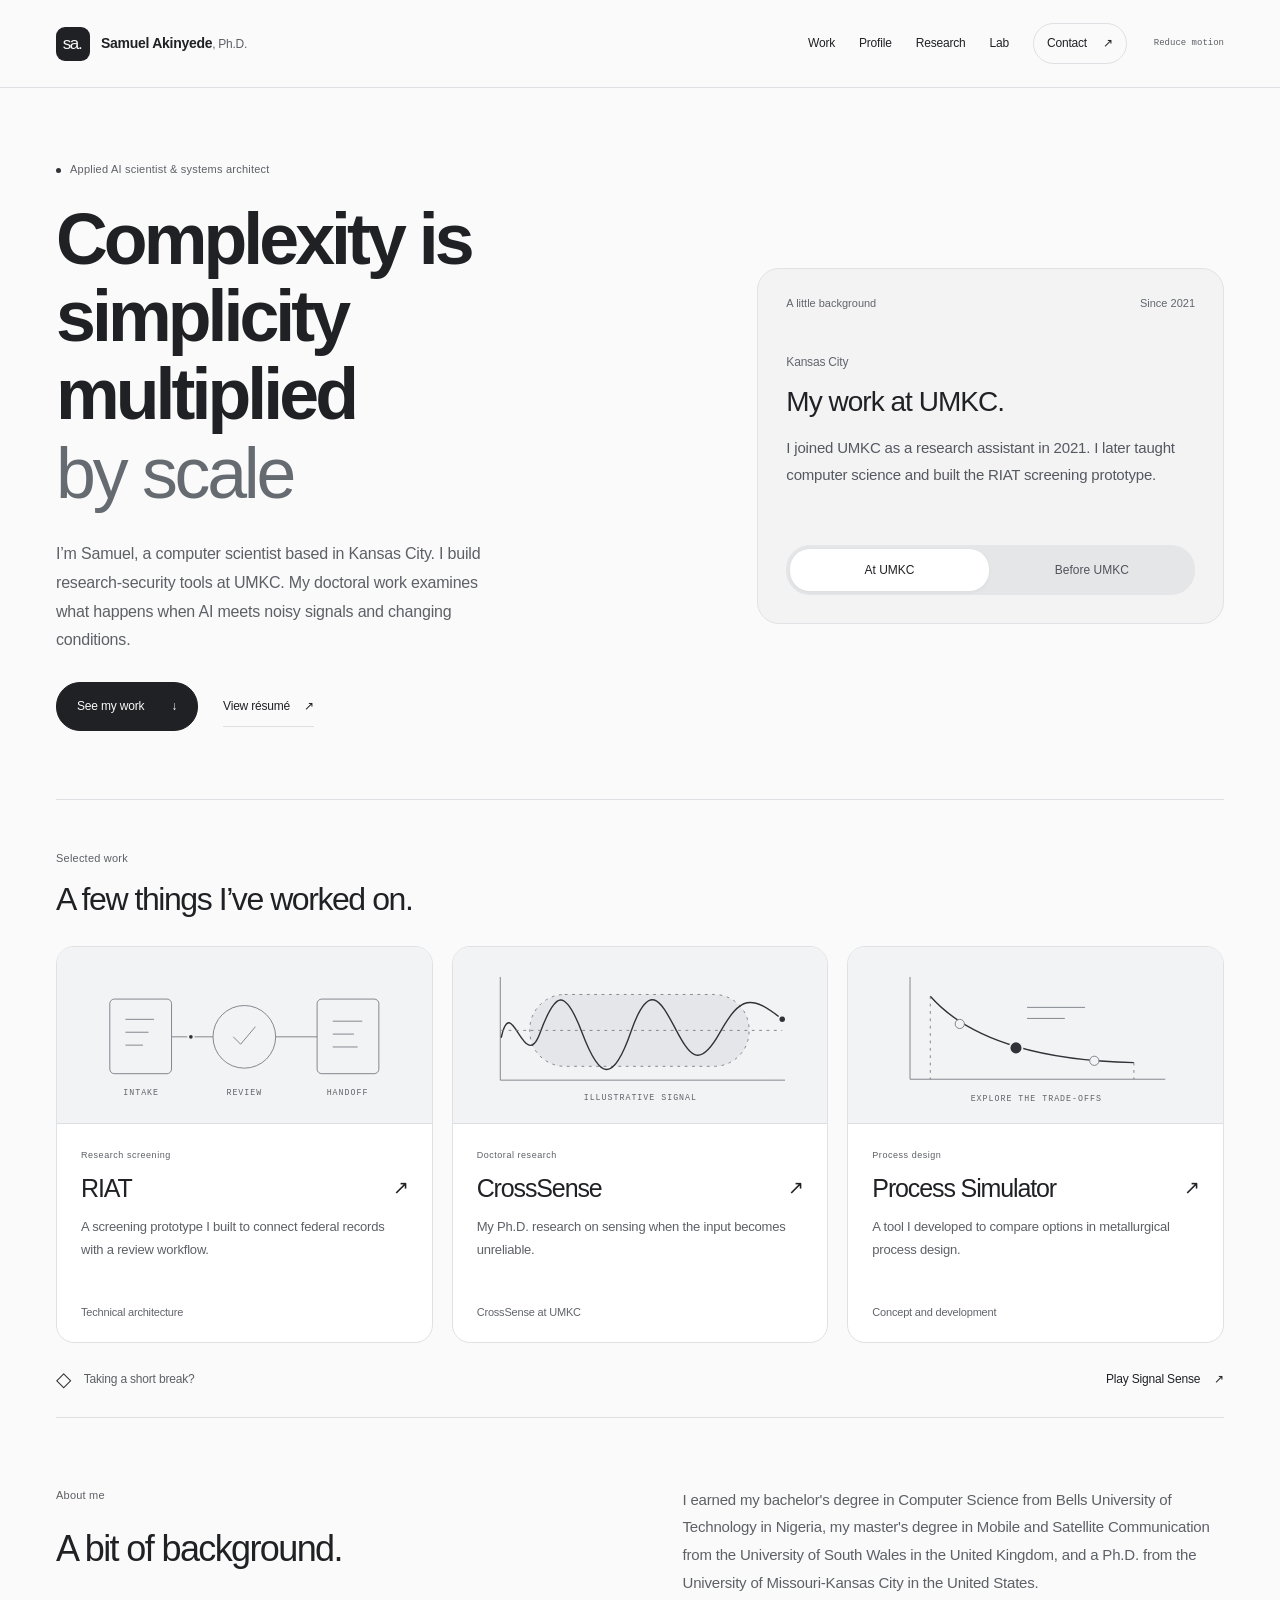
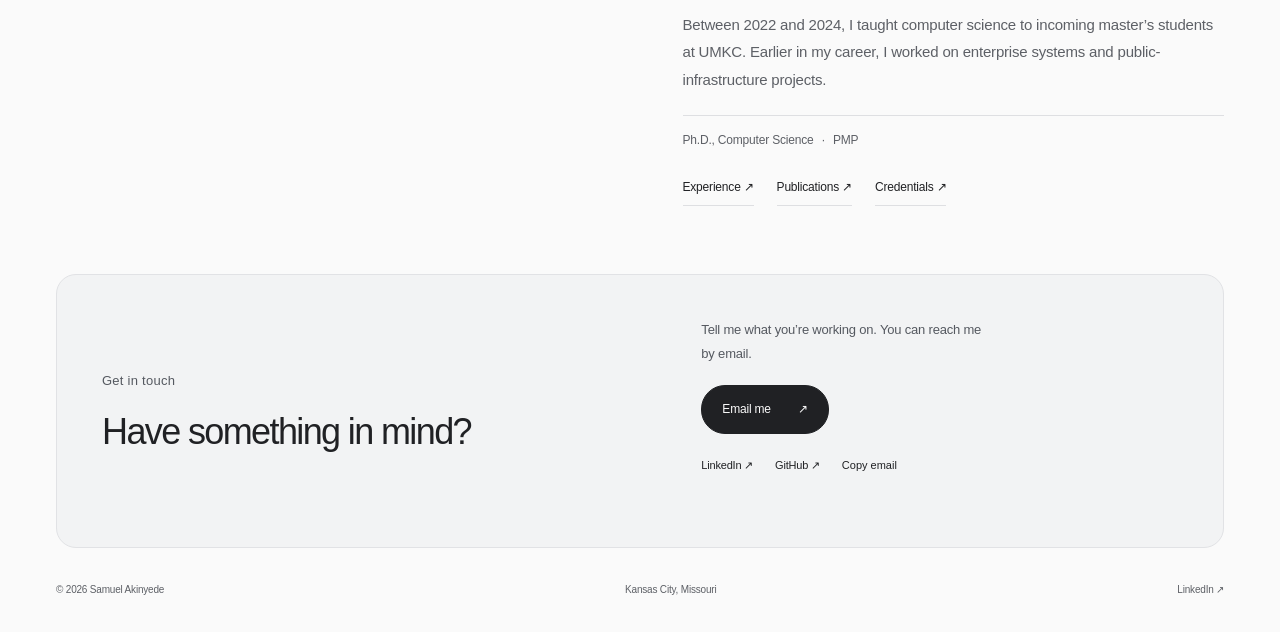
==== index.html @ 8c2f7b88 "Revise hero section and enhance content structure Updated hero section and added new content for wor" ====
<!DOCTYPE html>

<html lang="en"><head><meta charset="utf-8"/><meta content="width=device-width, initial-scale=1" name="viewport"/><meta content="#fafafa" name="theme-color"/><meta content="strict-origin-when-cross-origin" name="referrer"/><title>Samuel Akinyede | Computer scientist &amp; systems architect</title><meta content="Samuel Akinyede is a computer scientist in Kansas City. Read about his research-security software, doctoral research, and work in industry." name="description"/><link href="https://akinyede.github.io/S-Akinyede/" rel="canonical"/><meta content="website" property="og:type"/><meta content="Samuel Akinyede | Computer scientist &amp; systems architect" property="og:title"/><meta content="Samuel Akinyede is a computer scientist in Kansas City. Read about his research-security software, doctoral research, and work in industry." property="og:description"/><meta content="https://akinyede.github.io/S-Akinyede/" property="og:url"/><meta content="summary" name="twitter:card"/><link href="data:image/svg+xml,%3Csvg xmlns='http://www.w3.org/2000/svg' viewBox='0 0 64 64'%3E%3Crect width='64' height='64' rx='10' fill='%23202124'/%3E%3Ctext x='10' y='44' font-family='Georgia' font-size='38' fill='%23ffffff'%3Esa.%3C/text%3E%3C/svg%3E" rel="icon"/><link href="portfolio.css?v=4" rel="stylesheet"/><script defer="" src="portfolio.js?v=4"></script><noscript><style>.motion-toggle,.menu-toggle{display:none!important}@media(max-width:980px){.site-header{height:auto;position:relative}.header-inner{flex-wrap:wrap;padding-block:15px}#navigation{position:static;display:flex;flex-wrap:wrap;padding:0;box-shadow:none;border:0;gap:15px;margin-left:0;width:100%}#navigation a{font-size:12px;padding:5px 0}.header-tools{display:none}}</style></noscript><link href="calm.css?v=4" rel="stylesheet"/></head><body class="home-page"><a class="skip" href="#main">Skip to content</a><header class="site-header"><div class="wrap header-inner"><a aria-label="Samuel Akinyede, home" class="brand" href="index.html"><span aria-hidden="true" class="brand-mark">sa.</span><span>Samuel Akinyede<span class="brand-credential">, Ph.D.</span></span></a><nav aria-label="Main navigation" id="navigation"><a href="index.html#work">Work</a><a href="index.html#profile">Profile</a><a href="explore.html#publications">Research</a><a href="lab.html">Lab</a><a class="nav-contact" href="index.html#contact">Contact <span aria-hidden="true">↗</span></a></nav><div class="header-tools"><button aria-pressed="false" class="motion-toggle" id="motion-toggle" title="Turn off decorative motion" type="button">Reduce motion</button><button aria-controls="navigation" aria-expanded="false" class="menu-toggle" type="button">Menu</button></div></div></header><main id="main">
<section aria-labelledby="hero-title" class="hero wrap"><div class="hero-text"><p class="eyebrow"><span aria-hidden="true" class="small-dot"></span>Applied AI scientist &amp; systems architect</p><h1 id="hero-title">Complexity is simplicity<br/>multiplied<br/><span class="serif">by scale</span></h1><p class="hero-copy">I’m Samuel, a computer scientist based in Kansas City. I build research-security tools at UMKC. My doctoral work examines what happens when AI meets noisy signals and changing conditions.</p><div class="hero-actions"><a class="button" href="#work">See my work <span aria-hidden="true">↓</span></a><a class="text-link" href="resume.html">View résumé <span aria-hidden="true">↗</span></a></div></div><div aria-label="A little background" class="perspective career-note" data-active="umkc"><div class="panel-top"><span>A little background</span><span id="career-date">Since 2021</span></div><div aria-atomic="true" aria-live="polite" class="career-content"><span class="career-place" id="career-place">Kansas City</span><h2 id="career-heading">My work at UMKC.</h2><p id="perspective-note">I joined UMKC as a research assistant in 2021. I later taught computer science and built the RIAT screening prototype.</p></div><div aria-label="Choose a chapter of my career" class="perspective-switch" role="group"><button aria-pressed="true" data-perspective="umkc" type="button">At UMKC</button><button aria-pressed="false" data-perspective="earlier" type="button">Before UMKC</button></div></div></section>
<section aria-labelledby="work-title" class="work-section wrap" id="work"><div class="section-heading"><div><p class="eyebrow">Selected work</p><h2 id="work-title">A few things I’ve worked on.</h2></div></div><div class="work-grid"><a aria-label="Explore RIAT" class="work-card reveal" href="explore.html#riat"><div class="work-art"><svg aria-label="Conceptual intake, review, and result workflow" role="img" viewbox="0 0 360 178"><path class="diagram-line" d="M70 91H292"></path><rect height="81" rx="5" width="67" x="34" y="50"></rect><path d="M51 72H82M51 86H76M51 100H70"></path><circle cx="180" cy="91" r="34"></circle><path d="M168 91l8 8 16-19"></path><rect height="81" rx="5" width="67" x="259" y="50"></rect><path d="M276 74h32M276 88h23M276 102h27"></path><circle class="travel-dot" cx="122" cy="91" r="3"></circle><text x="68" y="154">INTAKE</text><text x="180" y="154">REVIEW</text><text x="292" y="154">HANDOFF</text></svg></div><div class="work-copy"><p class="eyebrow">Research screening</p><h3>RIAT<span aria-hidden="true" class="arrow">↗</span></h3><p>A screening prototype I built to connect federal records with a review workflow.</p><span class="card-role">Technical architecture</span></div></a><a aria-label="Explore CrossSense" class="work-card reveal" href="explore.html#crosssense"><div class="work-art"><svg aria-label="Synthetic signal inside an illustrative operating envelope" role="img" viewbox="0 0 360 178"><path d="M28 26V138H337"></path><rect class="envelope" height="78" rx="38" width="238" x="60" y="45"></rect><path class="signal-ink" d="M29 92C40 40 54 133 71 87S98 37 117 87S150 143 170 85S203 54 218 82S243 128 266 87S300 45 334 72"></path><path d="M29 84H334" stroke-dasharray="3 5"></path><circle class="travel-dot" cx="334" cy="72" r="4"></circle><text x="180" y="160">ILLUSTRATIVE SIGNAL</text></svg></div><div class="work-copy"><p class="eyebrow">Doctoral research</p><h3>CrossSense<span aria-hidden="true" class="arrow">↗</span></h3><p>My Ph.D. research on sensing when the input becomes unreliable.</p><span class="card-role">CrossSense at UMKC</span></div></a><a aria-label="Explore Process Simulator" class="work-card reveal" href="explore.html#simulator"><div class="work-art"><svg aria-label="Conceptual exploration of competing process-design choices" role="img" viewbox="0 0 360 178"><path d="M44 26V137H321"></path><path class="signal-ink" d="M66 47C97 82 159 116 287 119"></path><path d="M66 47V137M287 119V137" stroke-dasharray="3 5"></path><circle cx="98" cy="77" r="5"></circle><circle class="travel-dot" cx="159" cy="103" r="7"></circle><circle cx="244" cy="117" r="5"></circle><text x="181" y="161">EXPLORE THE TRADE-OFFS</text><path d="M171 59h63M171 71h41"></path></svg></div><div class="work-copy"><p class="eyebrow">Process design</p><h3>Process Simulator<span aria-hidden="true" class="arrow">↗</span></h3><p>A tool I developed to compare options in metallurgical process design.</p><span class="card-role">Concept and development</span></div></a></div><div class="lab-invite"><span><span aria-hidden="true" class="tiny-diamond">◇</span> Taking a short break?</span><a class="text-link" href="lab.html">Play Signal Sense <span aria-hidden="true">↗</span></a></div></section>
<section aria-labelledby="profile-title" class="profile-section wrap" id="profile"><div class="profile-left"><p class="eyebrow">About me</p><h2 id="profile-title">A bit of background.</h2></div><div class="profile-right"><p>I earned my bachelor's degree in Computer Science from Bells University of Technology in Nigeria, my master's degree in Mobile and Satellite Communication from the University of South Wales in the United Kingdom, and a Ph.D. from the University of Missouri-Kansas City in the United States.</p><p>Between 2022 and 2024, I taught computer science to incoming master’s students at UMKC. Earlier in my career, I worked on enterprise systems and public-infrastructure projects.</p><p class="credentials-line">Ph.D., Computer Science <span>·</span> PMP</p><div class="profile-links"><a href="explore.html#experience">Experience ↗</a><a href="explore.html#publications">Publications ↗</a><a href="explore.html#credentials">Credentials ↗</a></div></div></section>
<section aria-labelledby="contact-title" class="contact-section wrap" id="contact"><div><p class="eyebrow">Get in touch</p><h2 id="contact-title">Have something in mind?</h2></div><div><p>Tell me what you’re working on. You can reach me by email.</p><a class="button" href="mailto:oluwashayomi@gmail.com">Email me <span aria-hidden="true">↗</span></a><div class="contact-links"><a href="https://www.linkedin.com/in/samuel-akinyede-pmp%C2%AE-ph-d-83509649/" rel="noopener noreferrer" target="_blank">LinkedIn ↗</a><a href="https://github.com/akinyede" rel="noopener noreferrer" target="_blank">GitHub ↗</a><button id="copy-email" type="button">Copy email</button></div><span class="small-status" id="copy-status" role="status"></span></div></section></main><footer class="wrap footer"><span>© 2026 Samuel Akinyede</span><span>Kansas City, Missouri</span><a href="https://www.linkedin.com/in/samuel-akinyede-pmp%C2%AE-ph-d-83509649/" rel="noopener noreferrer" target="_blank">LinkedIn ↗</a></footer><script type="application/ld+json">{"@context": "https://schema.org", "@type": "Person", "name": "Samuel Akinyede", "honorificSuffix": "Ph.D.", "url": "https://akinyede.github.io/S-Akinyede/", "sameAs": ["https://github.com/akinyede", "https://www.linkedin.com/in/samuel-akinyede-pmp%C2%AE-ph-d-83509649/"], "description": "Computer scientist in Kansas City working on research-security software and quality-aware sensing."}</script></body></html>
---- portfolio.css ----
/* Samuel Akinyede — a concise professional portfolio. No external assets. */
:root{--paper:#f5f5ef;--white:#fcfcf7;--ink:#25352c;--muted:#586657;--line:#d5dccf;--accent:#426747;--pale:#e8eddf;--serif:Georgia,'Times New Roman',serif;--sans:Arial,Helvetica,sans-serif;--mono:'SFMono-Regular',Consolas,'Liberation Mono',monospace;--max:1240px}
*{box-sizing:border-box}html{scroll-behavior:smooth;scroll-padding-top:100px}body{margin:0;font-family:var(--sans);font-size:16px;line-height:1.75;background:var(--paper);color:var(--ink);-webkit-font-smoothing:antialiased}a{color:inherit;text-decoration:none}button,input,select{font:inherit;color:inherit}button{cursor:pointer}button:disabled{cursor:default}button,a,input,summary,select{-webkit-tap-highlight-color:transparent}button:focus-visible,a:focus-visible,input:focus-visible,summary:focus-visible,select:focus-visible{outline:3px solid #537b44;outline-offset:5px}button{border:0}h1,h2,h3,p{margin:0}h1,h2,h3{font-weight:500;line-height:1.15;letter-spacing:-.045em}svg{max-width:100%;display:block}svg text{font:9px var(--mono);letter-spacing:.12em;fill:#4d6746;stroke:none;text-anchor:middle}[hidden]{display:none!important}::selection{background:#d4e2c9;color:var(--ink)}.wrap{width:min(var(--max),calc(100% - 112px));margin-inline:auto}.serif{font-family:var(--serif);font-style:italic;letter-spacing:-.045em;color:var(--accent)}.eyebrow,.mono{font-family:var(--mono);font-size:10px;text-transform:uppercase;letter-spacing:.10em;line-height:1.7}.eyebrow{color:var(--muted)}.mono{font-size:10px}.small-dot{display:inline-block;width:5px;height:5px;background:var(--accent);border-radius:50%;margin-right:9px;vertical-align:middle}.skip{position:fixed;z-index:100;top:-100px;left:18px;padding:12px 18px;background:var(--ink);color:white}.skip:focus{top:10px}.site-header{height:88px;position:sticky;top:0;z-index:30;border-bottom:1px solid var(--line);background:rgba(245,245,239,.97);backdrop-filter:blur(10px)}.header-inner{height:100%;display:flex;align-items:center;gap:27px}.brand{display:flex;align-items:center;gap:11px;font-size:14px;font-weight:600;letter-spacing:-.02em;white-space:nowrap}.brand-mark{display:grid;place-items:center;width:34px;height:34px;background:var(--ink);color:var(--paper);font:21px var(--serif);letter-spacing:-.10em;padding-right:2px}.brand-credential{font-weight:400;color:var(--muted)}#navigation{display:flex;align-items:center;gap:24px;margin-left:auto;font-size:12px}#navigation a{position:relative;padding:7px 0}#navigation a:not(.nav-contact)::after{content:'';position:absolute;height:1px;background:var(--accent);left:0;bottom:3px;width:100%;transform:scaleX(0);transform-origin:left;transition:transform .2s}#navigation a:hover::after,#navigation a:focus-visible::after,#navigation a[aria-current]::after{transform:scaleX(1)}#navigation .nav-contact{display:flex;align-items:center;gap:16px;border:1px solid var(--line);padding:9px 13px}.header-tools{display:flex;align-items:center;gap:8px}.motion-toggle{font:9px var(--mono);padding:8px 0;background:none;white-space:nowrap;min-height:40px;color:var(--muted);border-bottom:1px solid transparent}.motion-toggle:hover,.motion-toggle[aria-pressed=true]{border-color:var(--muted)}.menu-toggle{display:none;padding:9px 12px;min-height:42px;background:none;border:1px solid var(--line);font-size:12px}.button{display:inline-flex;align-items:center;justify-content:center;gap:27px;min-height:46px;padding:13px 20px;background:var(--ink);color:var(--paper);font-size:12px;border:1px solid var(--ink);transition:background .2s,transform .2s}.button:hover{background:#3d5742;transform:translateY(-2px)}.button:active{transform:translateY(1px)}.text-link{display:inline-flex;align-items:center;gap:14px;border-bottom:1px solid var(--line);font-size:12px;padding:9px 0;min-height:40px}.text-link:hover{border-color:var(--accent)}.arrow,.text-link>span,.button>span{display:inline-block;transition:transform .2s}.text-link:hover>span{transform:translate(3px,-3px)}.hero{padding-block:74px 64px;display:grid;grid-template-columns:1.15fr .85fr;align-items:center;gap:70px}.hero-text>.eyebrow{margin-bottom:22px}.hero h1{font-size:clamp(50px,5.35vw,77px);line-height:1.04;letter-spacing:-.055em}.hero h1 .serif{display:inline-block;line-height:1.13}.hero-copy{font-size:15px;line-height:1.9;color:var(--muted);max-width:440px;margin-top:26px}.hero-actions{display:flex;align-items:center;gap:25px;margin-top:27px}.hero-text{animation:enter .65s ease-out}.perspective{background:#edf0e6;border:1px solid #cdd7c6;padding:21px 22px 17px;align-self:center;min-width:0}.panel-top{display:flex;justify-content:space-between;gap:15px;color:#536b4b;font-size:9px}.perspective-art{height:254px;position:relative;display:grid;place-items:center;overflow:hidden}.orbit{position:absolute;left:50%;top:50%;border:1px solid #b4c5a6;border-radius:50%;transform:translate(-50%,-50%) rotate(-22deg);height:155px;width:315px}.orbit-two{transform:translate(-50%,-50%) rotate(48deg);width:224px;height:175px;border-style:dashed;opacity:.65}.core{position:relative;z-index:2;text-align:center;background:#edf0e6;padding:20px 10px}.core .mono{font-size:8px;color:#566e4d}.core strong{display:block;font-family:var(--serif);font-size:26px;line-height:1.25;letter-spacing:-.035em;font-weight:400;margin-top:8px}.satellite{position:absolute;height:9px;width:9px;background:#57764b;border:2px solid #edf0e6;border-radius:50%}.s1{left:15%;top:46%}.s2{right:21%;top:20%}.s3{right:14%;bottom:34%}.orbit-label{position:absolute;font:8px var(--mono);letter-spacing:.12em;color:#617a55}.ol1{left:7%;top:30%}.ol2{right:8%;top:30%}.ol3{bottom:13%;left:44%}.perspective-switch{display:flex;gap:6px}.perspective-switch button{flex:1;font:10px var(--mono);padding:11px 5px;border:1px solid #c1cdb6;background:transparent;min-height:41px;transition:background .2s}.perspective-switch button[aria-pressed=true]{background:var(--ink);color:var(--paper);border-color:var(--ink)}.perspective-switch button:hover{border-color:var(--ink)}#perspective-note{font-size:12px;line-height:1.65;color:#516549;min-height:40px;margin-top:14px}.perspective[data-active=architecture] .s2{background:#263f30;transform:scale(1.35)}.perspective[data-active=delivery] .s3{background:#263f30;transform:scale(1.35)}.perspective[data-active=research] .s1{background:#263f30;transform:scale(1.35)}.satellite{transition:transform .3s,background .3s}.work-section{border-top:1px solid var(--line);padding-block:49px 0}.section-heading{display:flex;align-items:end;justify-content:space-between;gap:30px;margin-bottom:28px}.section-heading .eyebrow{margin-bottom:13px}.section-heading h2{font-size:34px}.section-heading>p{font-size:12px;color:var(--muted);line-height:1.8}.work-grid{display:grid;grid-template-columns:repeat(3,minmax(0,1fr));gap:19px}.work-card{display:block;background:var(--white);border:1px solid var(--line);transition:transform .25s,border-color .25s,box-shadow .25s}.work-card:hover{transform:translateY(-5px);border-color:#9eaf92;box-shadow:0 14px 26px #25352c08}.work-card:hover .arrow{transform:translate(3px,-3px)}.work-art{height:177px;background:#e9eee1;border-bottom:1px solid var(--line);padding:6px 10px;overflow:hidden}.work-art svg{width:100%;height:100%;fill:#e9eee1;stroke:#a0b28f;stroke-width:1}.work-art .signal-ink{stroke:#516e47;stroke-width:1.5;fill:none}.work-art .travel-dot{fill:#526f45;stroke:#e9eee1;stroke-width:2}.work-art .envelope{fill:#dce5d1;stroke:#9eb08d;stroke-dasharray:3 5}.work-card:hover .travel-dot{animation:dot-appear .4s ease-out}.work-copy{padding:23px 23px 21px}.work-copy .eyebrow{font-size:9px;letter-spacing:.06em}.work-copy h3{font-size:27px;display:flex;justify-content:space-between;gap:10px;margin-top:11px}.work-copy h3 .arrow{font-size:19px;line-height:1.5}.work-copy>p:not(.eyebrow){font-size:13px;color:var(--muted);line-height:1.8;margin-top:12px;min-height:47px}.card-role{display:block;font:10px/1.6 var(--mono);color:#52664a;margin-top:19px}.lab-invite{display:flex;align-items:center;justify-content:space-between;gap:20px;padding:17px 0;border-bottom:1px solid var(--line);font-size:12px;color:var(--muted)}.tiny-diamond{display:inline-block;font-size:20px;margin-right:10px;color:var(--accent);vertical-align:middle}.lab-invite .text-link{border:0;font-size:12px;color:var(--ink)}.profile-section{display:grid;grid-template-columns:1fr 1fr;gap:85px;padding-block:68px}.profile-left .eyebrow{margin-bottom:23px}.profile-left h2{font-size:40px;line-height:1.23}.profile-right>p{font-size:14px;color:var(--muted);line-height:1.9;margin-bottom:14px}.profile-right .credentials-line{font:10px/1.85 var(--mono);color:#456440;padding-top:13px;border-top:1px solid var(--line);margin-top:21px}.credentials-line span{padding-inline:5px}.profile-links{display:flex;gap:23px;flex-wrap:wrap;font-size:12px;margin-top:19px}.profile-links a{border-bottom:1px solid var(--line);padding:7px 0}.profile-links a:hover{border-color:var(--ink)}.contact-section{background:#e7ecde;border:1px solid #d1dac8;padding:43px 45px;display:grid;grid-template-columns:1.1fr 1fr;gap:75px;align-items:center}.contact-section .eyebrow{margin-bottom:18px}.contact-section h2{font-size:39px;line-height:1.2}.contact-section p{font-size:13px;color:#53644b;line-height:1.8;max-width:290px;margin-bottom:20px}.contact-links{display:flex;align-items:center;gap:22px;flex-wrap:wrap;margin-top:15px;font-size:11px}.contact-links button{background:none;font-size:11px;padding:7px 0}.contact-links a{padding:7px 0}.small-status{display:block;font-size:11px;line-height:1.6;color:var(--accent);min-height:18px;margin-top:4px}.footer{display:flex;align-items:center;justify-content:space-between;gap:25px;padding-block:25px;font-size:10px;color:var(--muted)}.footer a{padding:8px 0}.mobile-only{display:none}.arrive{animation:enter .5s ease-out}.micro-note{font-size:11px!important;color:var(--muted);line-height:1.8}.mini-button{background:none;border:1px solid #afc09f;min-height:42px;padding:10px 14px;font:11px var(--mono);transition:background .2s}.mini-button:hover{background:#dce7d1}.back-link{display:inline-block;font-size:12px;color:var(--muted);padding:8px 0}.back-link:hover{color:var(--ink)}
/* Details are one click deeper, never a wall of text on the homepage. */
.explore-layout{display:grid;grid-template-columns:190px minmax(0,1fr);gap:70px;align-items:start;padding-block:41px 70px}.explore-nav{position:sticky;top:113px}.explore-nav>.eyebrow{margin:25px 0 11px}.explore-nav nav{display:flex;flex-direction:column;gap:3px}.explore-nav nav a{display:flex;justify-content:space-between;align-items:center;gap:10px;padding:11px 12px;font-size:12px;border-left:2px solid transparent}.explore-nav nav a>span{font-size:12px;color:var(--muted)}.explore-nav nav a[aria-current]{background:var(--pale);border-color:var(--accent)}.explore-nav nav a:hover{background:var(--pale)}.resume-link{display:inline-block;font-size:12px;margin-top:24px;border-bottom:1px solid var(--line);padding-bottom:6px}.detail-content{max-width:850px;min-width:0;padding-top:9px}.detail-view{scroll-margin-top:115px}.detail-view>h1{font-size:55px;line-height:1.15;margin-top:17px}.detail-view>h1:focus{outline:none}.detail-lead{font-size:16px;line-height:1.9;max-width:690px;color:var(--muted);margin-top:23px}.tags{display:flex;gap:7px;flex-wrap:wrap;margin:21px 0 30px}.tags>span{font:10px var(--mono);padding:7px 10px;border:1px solid var(--line);color:#4f6548}.detail-view>h2{font-size:27px;margin-top:34px;margin-bottom:15px}.detail-view>p:not(.eyebrow):not(.detail-lead):not(.source-note){font-size:14px;line-height:1.95;color:var(--muted);margin-bottom:23px;max-width:730px}.detail-view details{border-top:1px solid var(--line);padding:0}.detail-view details:last-of-type{border-bottom:1px solid var(--line)}details>summary{cursor:pointer;list-style:none;font-size:14px;padding:18px 27px 18px 0;position:relative;line-height:1.65}summary::-webkit-details-marker{display:none}summary::after{content:'+';position:absolute;right:3px;top:17px;font-size:19px;color:var(--accent);font-family:var(--mono)}details[open]>summary::after{content:'−'}details[open]>summary{font-weight:600}details>p,details>ol,details>.text-link{font-size:14px;line-height:1.9;color:var(--muted);margin-bottom:20px}details>ol{padding-left:22px}.framework-list li{margin-bottom:9px}.source-note{font-size:11px;line-height:1.9;color:var(--muted);margin-top:32px;padding-top:18px;border-top:1px solid var(--line)}.source-note a{display:block;text-decoration:underline;text-underline-offset:3px}.interactive-box{background:#edf1e5;border:1px solid #ccd8c1;padding:23px;margin-block:26px}.step-buttons{display:flex;gap:8px;margin:24px 0 18px}.step-buttons button{flex:1;min-width:0;border:1px solid #bccdaf;background:none;padding:13px 9px;text-align:left;font:10px/1.6 var(--mono);color:#5a704f;min-height:77px;transition:background .2s}.step-buttons button strong{display:block;margin-top:6px;color:var(--ink);font:13px var(--sans)}.step-buttons button[aria-pressed=true]{background:#d6e2ca;border-color:#749464}.step-buttons button:hover{border-color:#6f8a60}.walk-detail{border-left:2px solid #789967;padding-left:17px;margin-bottom:19px;min-height:100px}.walk-detail h3{font-size:20px;line-height:1.4;letter-spacing:-.03em}.walk-detail p{font-size:13px;color:var(--muted);line-height:1.9;margin-top:8px;max-width:670px}.fact-pair{display:grid;grid-template-columns:1fr 1fr;gap:30px;margin:28px 0 34px}.fact-pair>div{border-bottom:1px solid var(--line);padding-bottom:19px}.fact-pair strong{display:block;font:32px var(--serif);margin-bottom:10px;letter-spacing:-.04em}.fact-pair span{display:block;font-size:12px;color:var(--muted);line-height:1.8}.trade-art{margin:10px auto 0;max-width:380px}.trade-art svg{width:100%;height:155px;stroke:#a4b699;fill:none}.trade-art .signal-ink{stroke:#517547;stroke-width:1.6}.trade-art circle{fill:#6c8a5d}.signal-chart{width:100%;height:auto;margin:18px 0 10px}.signal-chart text{font-size:8px}.signal-controls{display:grid;grid-template-columns:1.5fr 1fr 1fr;gap:16px;align-items:start}.signal-controls label{display:flex;flex-wrap:wrap;justify-content:space-between;align-items:center;font:10px/1.6 var(--mono);color:#45633d}.signal-controls input[type=range]{width:100%;height:40px;margin:7px 0 0;accent-color:#41623c;cursor:pointer}.signal-controls select{display:block;width:100%;margin-top:9px;padding:10px 6px;background:#f6f8f0;border:1px solid #b8c9aa;min-height:42px;font:12px var(--sans)}#signal-note{font-size:13px;color:#45603d;line-height:1.8;min-height:45px;margin:10px 0 15px}.signal-lab .micro-note{margin-top:15px}.timeline{margin-top:32px}.timeline summary{display:grid;grid-template-columns:150px minmax(0,1fr);gap:22px}.timeline-date{font:10px/1.8 var(--mono);color:var(--muted);padding-top:4px}.timeline summary strong{font-size:15px;font-weight:500;line-height:1.5}.timeline summary small{display:block;color:var(--muted);font-size:12px;font-weight:400;margin-top:5px;line-height:1.7}.timeline details>p{margin-left:172px;font-size:13px}.filter-bar{display:flex;gap:8px;flex-wrap:wrap;margin-top:24px}.filter-bar button{padding:10px 14px;border:1px solid var(--line);background:none;min-height:42px;font-size:12px}.filter-bar button[aria-pressed=true]{background:var(--ink);color:var(--paper)}#pub-count{margin:16px 0}.publication{padding:22px 0;border-top:1px solid var(--line)}.publication h2{font-size:22px;line-height:1.4;letter-spacing:-.03em;margin:11px 0}.publication p:not(.eyebrow){font-size:13px;line-height:1.85;color:var(--muted);margin:4px 0}.publication .text-link{margin-top:7px}.credential-item{padding:20px 0;border-top:1px solid var(--line)}.credential-item h3{font-size:20px;margin-bottom:8px}.credential-item p{font-size:14px;color:var(--muted);line-height:1.85}.credential-item .micro-note{margin-top:9px}.resume-page .resume-paper{max-width:900px;margin:35px auto;background:var(--white);border:1px solid var(--line);padding:40px 50px}.resume-toolbar{display:flex;gap:20px;align-items:center;justify-content:space-between;margin:30px 0}.resume-paper h1{font-size:35px;margin-bottom:8px}.resume-paper h2{font-size:19px;border-top:1px solid var(--line);padding-top:19px;margin-top:25px;margin-bottom:12px}.resume-paper h3{font-size:16px;margin-top:17px;margin-bottom:6px}.resume-paper p,.resume-paper li{font-size:12px;line-height:1.85;color:var(--muted)}.resume-paper p{margin-bottom:8px}.resume-paper ul{padding-left:19px;margin:8px 0}.resume-paper .rdate{float:right;font-size:11px;font-weight:400;color:var(--muted)}.resume-paper .subtitle{color:var(--ink);font-size:14px}.resume-paper a{text-decoration:underline;text-underline-offset:3px}
@keyframes enter{from{opacity:.3;transform:translateY(10px)}to{opacity:1;transform:translateY(0)}}@keyframes dot-appear{from{opacity:.4}to{opacity:1}}
@media(max-width:1150px){.wrap{width:calc(100% - 80px)}.header-inner{gap:20px}#navigation{gap:18px}.brand-credential{display:none}.hero{gap:36px}.hero h1{font-size:63px}.work-copy{padding:22px 18px}.work-copy h3{font-size:24px}.profile-section{gap:48px}.contact-section{gap:48px}.section-heading h2{font-size:31px}.explore-layout{gap:44px;grid-template-columns:167px minmax(0,1fr)}.detail-view>h1{font-size:49px}.timeline summary{grid-template-columns:118px minmax(0,1fr);gap:17px}.timeline details>p{margin-left:135px}}
@media(max-width:980px){.wrap{width:calc(100% - 56px)}.site-header{height:76px}.header-inner{gap:16px}#navigation{display:none;position:absolute;top:75px;left:0;right:0;padding:18px 28px;background:var(--paper);border-bottom:1px solid var(--line);box-shadow:0 12px 20px #25352c0a}#navigation.open{display:flex;flex-direction:column;align-items:stretch;gap:5px}#navigation a{padding:10px 3px;font-size:14px}#navigation .nav-contact{justify-content:space-between;padding:12px 15px}.header-tools{margin-left:auto;gap:19px}.menu-toggle{display:block}.brand-credential{display:inline}.hero{padding-top:53px;padding-bottom:52px;gap:28px;grid-template-columns:1.1fr .9fr}.hero h1{font-size:54px}.hero-copy{font-size:14px}.hero-text>.eyebrow{font-size:9px}.perspective{padding:17px}.perspective-art{height:242px}.core strong{font-size:23px}.orbit-one{width:263px;height:151px}.orbit-two{width:186px}.perspective-switch button{font-size:9px;padding-inline:3px}.perspective .panel-top{font-size:8px}.perspective .panel-top>span:last-child{display:none}.work-grid{gap:13px}.work-copy h3{font-size:22px}.work-copy>p:not(.eyebrow){font-size:12px;min-height:64px}.work-art{height:150px;padding:4px}.card-role{font-size:9px}.section-heading{align-items:start}.section-heading>p{display:none}.profile-left h2{font-size:34px}.profile-section{gap:30px}.profile-right>p{font-size:13px}.contact-section{padding:34px;gap:35px}.contact-section h2{font-size:33px}.explore-nav{top:98px}.explore-layout{gap:28px;grid-template-columns:148px minmax(0,1fr)}.detail-view>h1{font-size:43px}.detail-lead{font-size:15px}.interactive-box{padding:20px}.panel-top{font-size:8px}.walk-detail{min-height:120px}.signal-controls{gap:10px;grid-template-columns:1fr 1fr}.signal-controls>label:first-child{grid-column:1/-1}.timeline summary{grid-template-columns:1fr;gap:8px}.timeline details>p{margin-left:0}}
@media(max-width:740px){.hero{grid-template-columns:1fr;gap:31px;padding-top:37px}.hero h1{font-size:clamp(49px,8.3vw,67px)}.hero-copy{max-width:560px}.hero-text>.eyebrow{font-size:10px}.perspective{max-width:540px;width:100%;margin:0 auto;display:grid;grid-template-columns:1fr;}.perspective-art{height:200px}.orbit-one{width:300px;height:132px}.orbit-two{height:170px;width:205px}.perspective-switch button{font-size:11px}.panel-top>span:last-child{display:block!important}.perspective .panel-top{font-size:9px}#perspective-note{min-height:20px}.work-grid{grid-template-columns:1fr}.work-card{display:grid;grid-template-columns:40% 60%}.work-art{height:100%;min-height:208px;border-right:1px solid var(--line);border-bottom:0;padding:6px}.work-copy{padding:22px}.work-copy h3{font-size:26px}.work-copy>p:not(.eyebrow){font-size:13px;min-height:0}.card-role{font-size:10px}.work-section{padding-top:35px}.section-heading h2{font-size:32px}.profile-section{grid-template-columns:1fr;gap:27px;padding-block:44px}.profile-left h2{font-size:36px}.profile-left .eyebrow{margin-bottom:15px}.profile-right>p{font-size:14px}.profile-links{margin-top:14px}.contact-section{grid-template-columns:1fr;gap:28px;padding:30px}.contact-section p{max-width:100%}.footer>span:nth-child(2){display:none}.explore-layout{grid-template-columns:1fr;gap:25px;padding-top:22px}.explore-nav{position:static;display:block}.explore-nav>.eyebrow,.explore-nav>.resume-link{display:none}.explore-nav nav{margin-top:15px;display:grid;grid-template-columns:repeat(3,1fr);gap:6px}.explore-nav nav a{font-size:11px;border:1px solid var(--line);padding:9px}.explore-nav nav a[aria-current]{border-color:#8aa678}.explore-nav nav a>span{display:none}.detail-view>h1{font-size:43px}.detail-content{padding-top:0}.detail-view>h1{margin-top:14px}.detail-lead{font-size:15px}.timeline summary{grid-template-columns:130px 1fr;gap:20px}.timeline details>p{margin-left:150px}.resume-page .resume-paper{padding:30px}.resume-paper .rdate{float:none;display:block}}
@media(max-width:420px){.wrap{width:calc(100% - 38px)}.brand{font-size:12px;gap:8px}.brand-credential{display:none}.brand-mark{width:29px;height:29px;font-size:19px}.header-tools{gap:12px}.motion-toggle{font-size:8px}.menu-toggle{font-size:11px;padding:8px 10px}.header-inner{gap:8px}.hero h1{font-size:48px;letter-spacing:-.055em}.hero-text>.eyebrow{font-size:9px;letter-spacing:.055em}.hero-copy{font-size:14px}.hero-actions{gap:23px}.button{font-size:12px;padding:12px 17px;gap:20px}.perspective-art{height:193px}.core strong{font-size:24px}.work-card{display:block}.work-art{height:146px;min-height:0;border:0;border-bottom:1px solid var(--line)}.work-art svg{max-width:330px;margin:auto}.work-copy{padding:22px}.work-grid{gap:18px}.work-copy h3{font-size:28px}.work-copy>p:not(.eyebrow){min-height:0}.card-role{margin-top:15px}.section-heading h2{font-size:30px}.mobile-only{display:block}.lab-invite{font-size:11px;gap:12px;align-items:center}.lab-invite>span{max-width:165px}.tiny-diamond{margin-right:5px}.lab-invite .text-link{font-size:11px;gap:7px;white-space:nowrap}.profile-left h2{font-size:34px}.contact-section{padding:28px 23px}.contact-section h2{font-size:32px}.contact-links{gap:19px}.footer{font-size:9px;gap:12px}.detail-view>h1{font-size:37px}.detail-lead{font-size:14px}.tags{gap:6px}.tags>span{font-size:9px;padding:6px 8px}.interactive-box{padding:15px}.panel-top{font-size:8px;gap:10px}.panel-top>span:last-child{max-width:135px;text-align:right}.step-buttons{gap:5px}.step-buttons button{padding:11px 7px;font-size:9px;min-height:75px}.step-buttons button strong{font-size:11px}.walk-detail h3{font-size:19px}.walk-detail p{font-size:12px}.fact-pair{gap:19px}.fact-pair strong{font-size:28px}.fact-pair span{font-size:11px}.timeline summary{grid-template-columns:1fr;gap:7px}.timeline details>p{margin-left:0}.publication h2{font-size:20px}.explore-nav nav a{font-size:10px;padding:9px 7px}.resume-page .resume-paper{padding:23px 20px}.resume-paper h1{font-size:29px}.resume-toolbar{flex-wrap:wrap;gap:12px}.resume-toolbar p{font-size:12px}}
html[data-motion=reduced]{scroll-behavior:auto}html[data-motion=reduced] *,html[data-motion=reduced] *::before,html[data-motion=reduced] *::after{animation:none!important;transition:none!important;scroll-behavior:auto!important}@media(prefers-reduced-motion:reduce){html{scroll-behavior:auto}*,*::before,*::after{animation:none!important;transition:none!important;scroll-behavior:auto!important}}
@media print{.site-header,.footer,.resume-toolbar,.explore-nav,.interactive-box,.hero-actions,.skip{display:none!important}body{background:white;color:#111}.wrap{width:100%}.resume-page .resume-paper{margin:0;padding:0;border:0;max-width:none}.resume-paper p,.resume-paper li{font-size:9pt;color:#222;line-height:1.5}.resume-paper h2{font-size:12pt;break-after:avoid}.resume-paper h3{font-size:10pt;break-after:avoid}.resume-paper h1{font-size:20pt}.resume-paper details{display:block}.explore-layout{display:block}.detail-view[hidden]{display:none!important}a{color:inherit}*{animation:none!important;transition:none!important}h1,h2,h3{break-after:avoid}li{break-inside:avoid}.resume-page section{break-inside:auto}@page{size:letter;margin:16mm}}

.sr-only{position:absolute;width:1px;height:1px;padding:0;margin:-1px;overflow:hidden;clip:rect(0,0,0,0);white-space:nowrap;border:0}
@media(max-width:350px){.hero h1{font-size:43px}.header-tools{gap:8px}.brand{font-size:11px}.motion-toggle{font-size:7px}.hero-actions{gap:18px}.profile-links{gap:18px}}
---- calm.css ----
/* Neutral palette shared by every public page. */
:root{--paper:#fafafa;--white:#ffffff;--ink:#202124;--muted:#5d6066;--line:#dedfe2;--accent:#303237;--pale:#f0f1f2;--serif:var(--sans);--sans:-apple-system,BlinkMacSystemFont,"Segoe UI",Helvetica,Arial,sans-serif}
button:focus-visible,a:focus-visible,input:focus-visible,summary:focus-visible,select:focus-visible{outline:3px solid #315d91}
svg text{fill:#5d6066}
::selection{background:#e6e7e9}
.site-header{background:rgba(250,250,250,.96)}
.button:hover{background:#5d6066}
.perspective{background:#f4f4f5;border:1px solid #e6e7e9}
.panel-top{color:#5d6066}
.orbit{border:1px solid #c8cacf}
.core{background:#f4f4f5}
.core .mono{color:#5d6066}
.satellite{background:#5d6066;border:2px solid #f4f4f5}
.orbit-label{color:#5d6066}
.perspective-switch button{border:1px solid #e6e7e9}
#perspective-note{color:#5d6066}
.perspective[data-active=architecture] .s2{background:#303237}
.perspective[data-active=delivery] .s3{background:#303237}
.perspective[data-active=research] .s1{background:#303237}
.work-card:hover{border-color:#c8cacf;box-shadow:0 14px 26px #30323708}
.work-art{background:#f1f2f3}
.work-art svg{fill:#f1f2f3;stroke:#c8cacf}
.work-art .signal-ink{stroke:#5d6066}
.work-art .travel-dot{fill:#5d6066;stroke:#f1f2f3}
.work-art .envelope{fill:#e6e7e9;stroke:#c8cacf}
.card-role{color:#5d6066}
.profile-right .credentials-line{color:#5d6066}
.contact-section{background:#f3f3f4;border:1px solid #e6e7e9}
.contact-section p{color:#5d6066}
.mini-button{border:1px solid #c8cacf}
.mini-button:hover{background:#f7f7f8}
.tags>span{color:#5d6066}
.interactive-box{background:#f4f4f5;border:1px solid #e6e7e9}
.step-buttons button{border:1px solid #e6e7e9;color:#5d6066}
.step-buttons button[aria-pressed=true]{background:#e6e7e9;border-color:#7b7f86}
.step-buttons button:hover{border-color:#7b7f86}
.walk-detail{border-left:2px solid #7b7f86}
.trade-art svg{stroke:#c8cacf}
.trade-art .signal-ink{stroke:#5d6066}
.trade-art circle{fill:#7b7f86}
.signal-controls label{color:#5d6066}
.signal-controls input[type=range]{accent-color:#5d6066}
.signal-controls select{background:#ffffff;border:1px solid #c8cacf}
#signal-note{color:#5d6066}
@media (max-width:980px){#navigation{box-shadow:0 12px 20px #3032370a}}
@media (max-width:740px){.explore-nav nav a[aria-current]{border-color:#7b7f86}}
@media print{body{color:#303237}
.resume-paper p,.resume-paper li{color:#303237}}
.play-intro .game-premise{border-left:2px solid #c8cacf}
.game-shell{background:#ffffff;border:1px solid #c8cacf;box-shadow:0 18px 50px #30323706}
.game-shell:before{background:linear-gradient(90deg,#5d6066 0%,#c8cacf 70%,transparent 100%)}
.game-top{color:#5d6066}
.game-brand-icon{border:1px solid #7b7f86}
.game-brand-icon:before{background:#7b7f86}
.game-token{background:#f7f7f8;border:1px solid #e6e7e9;color:#303237}
.game-token.unknown{background:#202124;color:#f7f7f8;border-color:#202124}
.level-face{border:1px solid #e6e7e9}
.level-face small{color:#5d6066}
.level-option input:checked+.level-face{border-color:#5d6066;background:#f7f7f8}
.level-option input:focus-visible+.level-face{outline:3px solid #315d91}
.game-primary{border:1px solid #202124;background:#202124;color:#ffffff}
.game-primary:hover{background:#5d6066}
.game-primary:disabled{background:#f7f7f8;border-color:#e6e7e9;color:#5d6066}
.game-footnote{color:#5d6066}
.game-progress span{background:#e6e7e9}
.game-progress span.current{background:#7b7f86}
.game-progress span.done{background:#5d6066}
.game-question:focus-visible{outline:2px solid #315d91}
.game-prompt{color:#5d6066}
.game-answer{border:1px solid #e6e7e9}
.game-answer input{accent-color:#5d6066}
.game-answer:has(input:checked){background:#f7f7f8;border-color:#5d6066}
.game-answer:focus-within{outline:2px solid #315d91}
.game-answer.answer-correct{background:#eef4f0;border:2px solid #36634e}
#game-answers .game-answer.answer-wrong{background:#f6f2ed;border:2px solid #775532}
.game-text-button{border-bottom:1px solid #c8cacf;color:#5d6066}
.game-text-button:hover{border-color:#5d6066}
.game-hint{background:#f7f7f8;border-left:2px solid #7b7f86}
.game-feedback{background:#eef4f0;border-left:2px solid #36634e}
.game-feedback.incorrect{background:#f6f2ed;border-color:#775532}
.game-feedback p{color:#303237}
.score-dial{background:conic-gradient(#5d6066 calc(var(--score)*1%),#f7f7f8 0)}
.score-dial:before{background:#ffffff}
.game-body button:focus-visible,.game-body input:focus-visible,.game-body summary:focus-visible{outline:3px solid #315d91}
/* Keep large headings quiet; use weight and space instead of contrasting display faces. */
:root{--paper:#fafafa;--white:#fff;--ink:#202124;--muted:#5d6066;--line:#dedfe2;--accent:#303237;--pale:#f0f1f2;--sans:-apple-system,BlinkMacSystemFont,"Segoe UI",Helvetica,Arial,sans-serif;--serif:var(--sans)}
html{color-scheme:light}body{letter-spacing:-.012em}.serif{font-family:var(--sans);font-style:normal;font-weight:500;color:#666a71}
.eyebrow,.mono,.panel-top{letter-spacing:.02em}.eyebrow{font-size:11px;text-transform:none;font-family:var(--sans)}
.site-header{background:rgba(250,250,250,.96)}.brand-mark{font:500 17px var(--sans);border-radius:9px;letter-spacing:-.08em}.brand-credential{font-size:12px}
.button,.nav-contact,.mini-button,.menu-toggle{border-radius:24px}.button{background:#202124;border-color:#202124}.button:hover{background:#393c42;transform:translateY(-1px)}
.hero h1{font-weight:550;font-size:clamp(48px,5.6vw,78px);letter-spacing:-.055em;line-height:1.08}.hero-copy{max-width:455px;font-size:16px;line-height:1.8}.hero-text{animation:none}.hero{padding-block:72px 68px}
.career-note{background:#f3f3f4;border:1px solid #e1e2e5;border-radius:22px;padding:28px;min-width:0}.career-note .panel-top{font:11px var(--sans);color:#62666d;text-transform:none;letter-spacing:0}.career-content{min-height:236px;padding:38px 0 22px}.career-place{font-size:12px;color:#62666d}.career-content h2{font-size:28px;line-height:1.2;margin-top:10px;letter-spacing:-.035em}.career-content #perspective-note{font-size:15px;line-height:1.8;color:#54585f;margin-top:16px;min-height:80px}
.perspective-switch{padding:4px;background:#e5e6e8;border-radius:24px;gap:4px}.perspective-switch button{border:0;border-radius:20px;min-height:42px;font:12px var(--sans);color:#51545b}.perspective-switch button[aria-pressed=true]{background:#fff;color:#202124;box-shadow:0 1px 4px #0000000d}
.section-heading h2{font-size:32px}.work-card{border-color:#e0e1e4;border-radius:18px;overflow:hidden}.work-card:hover{border-color:#b9bcc3;box-shadow:0 8px 24px #00000007;transform:translateY(-3px)}.work-art{background:#f2f3f4}.work-art svg{fill:#f2f3f4;stroke:#7b7f86}.work-art svg text{font-size:9px;fill:#60646b}.work-art .signal-ink{stroke:#303237}.work-art .travel-dot{fill:#303237;stroke:#f2f3f4}.work-art .envelope{fill:#e4e6e9;stroke:#7b7f86}.work-copy{padding:24px}.work-copy>p:not(.eyebrow){min-height:72px}.work-copy h3{font-size:25px}.card-role{font:11px var(--sans);color:#60646b}
.profile-left h2{font-size:36px}.profile-right>p{font-size:15px;line-height:1.85}.credentials-line{font-family:var(--sans)!important;font-size:12px!important}.contact-section{background:#f2f3f4;border:1px solid #e1e2e5;border-radius:20px}.contact-section h2{font-size:36px}.contact-section p{color:#555960}.text-link:focus-visible,button:focus-visible,a:focus-visible,input:focus-visible,select:focus-visible,summary:focus-visible{outline-color:#315d91}
.interactive-box{background:#f4f4f5;border-color:#dcdde0;border-radius:18px}.detail-view>h1{font-size:clamp(34px,4.2vw,53px);max-width:730px;font-weight:500}.detail-lead{font-size:16px;line-height:1.9}.tags>span{border-radius:18px;letter-spacing:0;font-family:var(--sans);font-size:11px}.step-buttons button{border-color:#8b8e95;border-radius:12px;font-family:var(--sans);font-size:11px}.step-buttons button[aria-pressed=true]{background:#e1e3e7;border-color:#64686f}.step-buttons button strong{font-size:13px}.walk-detail{border-left-color:#7b7f86}.walk-detail h3{font-size:20px}.signal-controls select{border-color:#858990;border-radius:8px}.signal-controls input{accent-color:#41454d}.signal-controls label{font-family:var(--sans);font-size:12px}.signal-chart text{fill:#5d6066}.signal-chart #raw-trace{stroke:#7b7f86;opacity:1}.signal-chart #signal-line{stroke:#303237}.signal-lab .micro-note{font-size:11px!important}.source-note{font-size:12px}.fact-pair strong{font:400 31px var(--sans)}.explore-nav nav a{border-radius:7px}.filter-bar button{border-radius:20px}.filter-bar button[aria-pressed=true]{background:#202124;color:#fff}.publication .eyebrow{font-size:11px}.publication h2{font-size:22px}.resume-paper{border-radius:14px}.resume-paper p,.resume-paper li{color:#52565d}.resume-paper .subtitle{font-size:15px}.resume-toolbar p{font-size:12px;color:#5d6066}
/* Game feedback uses a little colour only to distinguish correct from incorrect. */
.game-shell{background:#fff;border-color:#d7d9dd;box-shadow:none;border-radius:20px;overflow:hidden}.game-shell:before{display:none}.game-top{background:#f5f5f6}.game-body{min-height:465px}.game-top,.game-footnote{color:#5d6066}.game-token{background:#f1f2f4;border-color:#d7dade;color:#303237;border-radius:9px;font:400 25px var(--sans)}.game-token.unknown{background:#303237;border-color:#303237;color:#fff}.level-face{border-radius:10px;border-color:#858990;font-family:var(--sans)}.level-option input:checked+.level-face{border-color:#5d6066;background:#eceef1}.level-face small{color:#5d6066}.game-answer{border-radius:12px;border-color:#858990}.game-answer input{accent-color:#41454d}.game-answer:has(input:checked){background:#eff1f4;border-color:#565b64}.game-primary{background:#202124;border-color:#202124;border-radius:24px}.game-primary:hover{background:#3b3e45}.game-primary:disabled{background:#e6e7e9;color:#60646b;border-color:#dedfe2}.game-answer.answer-correct{background:#eef4f0;border-color:#36634e}#game-answers .game-answer.answer-wrong{background:#f6f2ed;border-color:#775532}.game-feedback{background:#eef4f0;border-color:#36634e;border-radius:0 10px 10px 0}.game-feedback.incorrect{background:#f6f2ed;border-color:#775532}.game-feedback p{color:#41464b}.game-hint{background:#f1f2f4;border-color:#858990;border-radius:0 10px 10px 0}.score-dial{background:conic-gradient(#525962 calc(var(--score)*1%),#e8eaed 0)}.score-dial:before{background:#fff}.score-dial strong{font-family:var(--sans)}.game-brand-icon{border-color:#64686f}.game-brand-icon:before{background:#64686f}.play-intro h2{font-size:48px}.play-intro>p:not(.eyebrow){font-size:15px}.game-premise{border-color:#a5a8af!important}.game-privacy{font-family:var(--sans);font-size:12px}.game-facts span{background:#f3f3f4;border:0;border-radius:15px;font-family:var(--sans);font-size:11px}.game-progress span{background:#e2e4e7}.game-progress span.current{background:#90949c}.game-progress span.done{background:#41454d}.game-text-button{color:#4d5159}.game-footnote{font:10px/1.8 var(--sans)}.game-question:focus-visible,.game-answer:focus-within,.level-option input:focus-visible+.level-face{outline-color:#315d91}
@media(max-width:980px){.hero{padding-block:50px}.career-note{padding:23px}.career-content{padding-top:29px;min-height:232px}.career-content h2{font-size:26px}.work-copy{padding:22px 17px}.work-copy h3{font-size:21px}.work-copy>p:not(.eyebrow){min-height:90px}.hero-copy{font-size:15px}}
@media(max-width:740px){.hero{padding-top:37px;gap:32px}.career-note{display:block;max-width:100%;padding:25px}.career-content{min-height:190px;padding-top:26px}.career-content #perspective-note{min-height:0;max-width:480px}.work-copy>p:not(.eyebrow){min-height:0}.work-copy h3{font-size:25px}.hero h1{font-size:clamp(48px,8.5vw,65px)}.profile-left h2{font-size:32px}.contact-section h2{font-size:32px}}
@media(max-width:420px){.hero h1{font-size:47px}.career-content{min-height:215px}.career-note{padding:22px}.career-content h2{font-size:27px}.work-copy{padding:22px}.section-heading h2{font-size:28px}.game-token{font-size:23px}.step-buttons button strong{font-size:11px}.detail-view>h1{font-size:36px}.contact-section h2{font-size:29px}}
@media(max-width:350px){.hero h1{font-size:42px}.brand{font-size:11px}.career-content{min-height:248px}.step-buttons button{font-size:10px}.play-intro h2{font-size:39px}}
@media(prefers-reduced-motion:reduce){*{animation:none!important;transition:none!important}}html[data-motion=reduced] *{animation:none!important;transition:none!important}
@media print{body{background:white}.resume-paper{border-radius:0}.serif{color:#222}.resume-paper p,.resume-paper li{color:#222}}
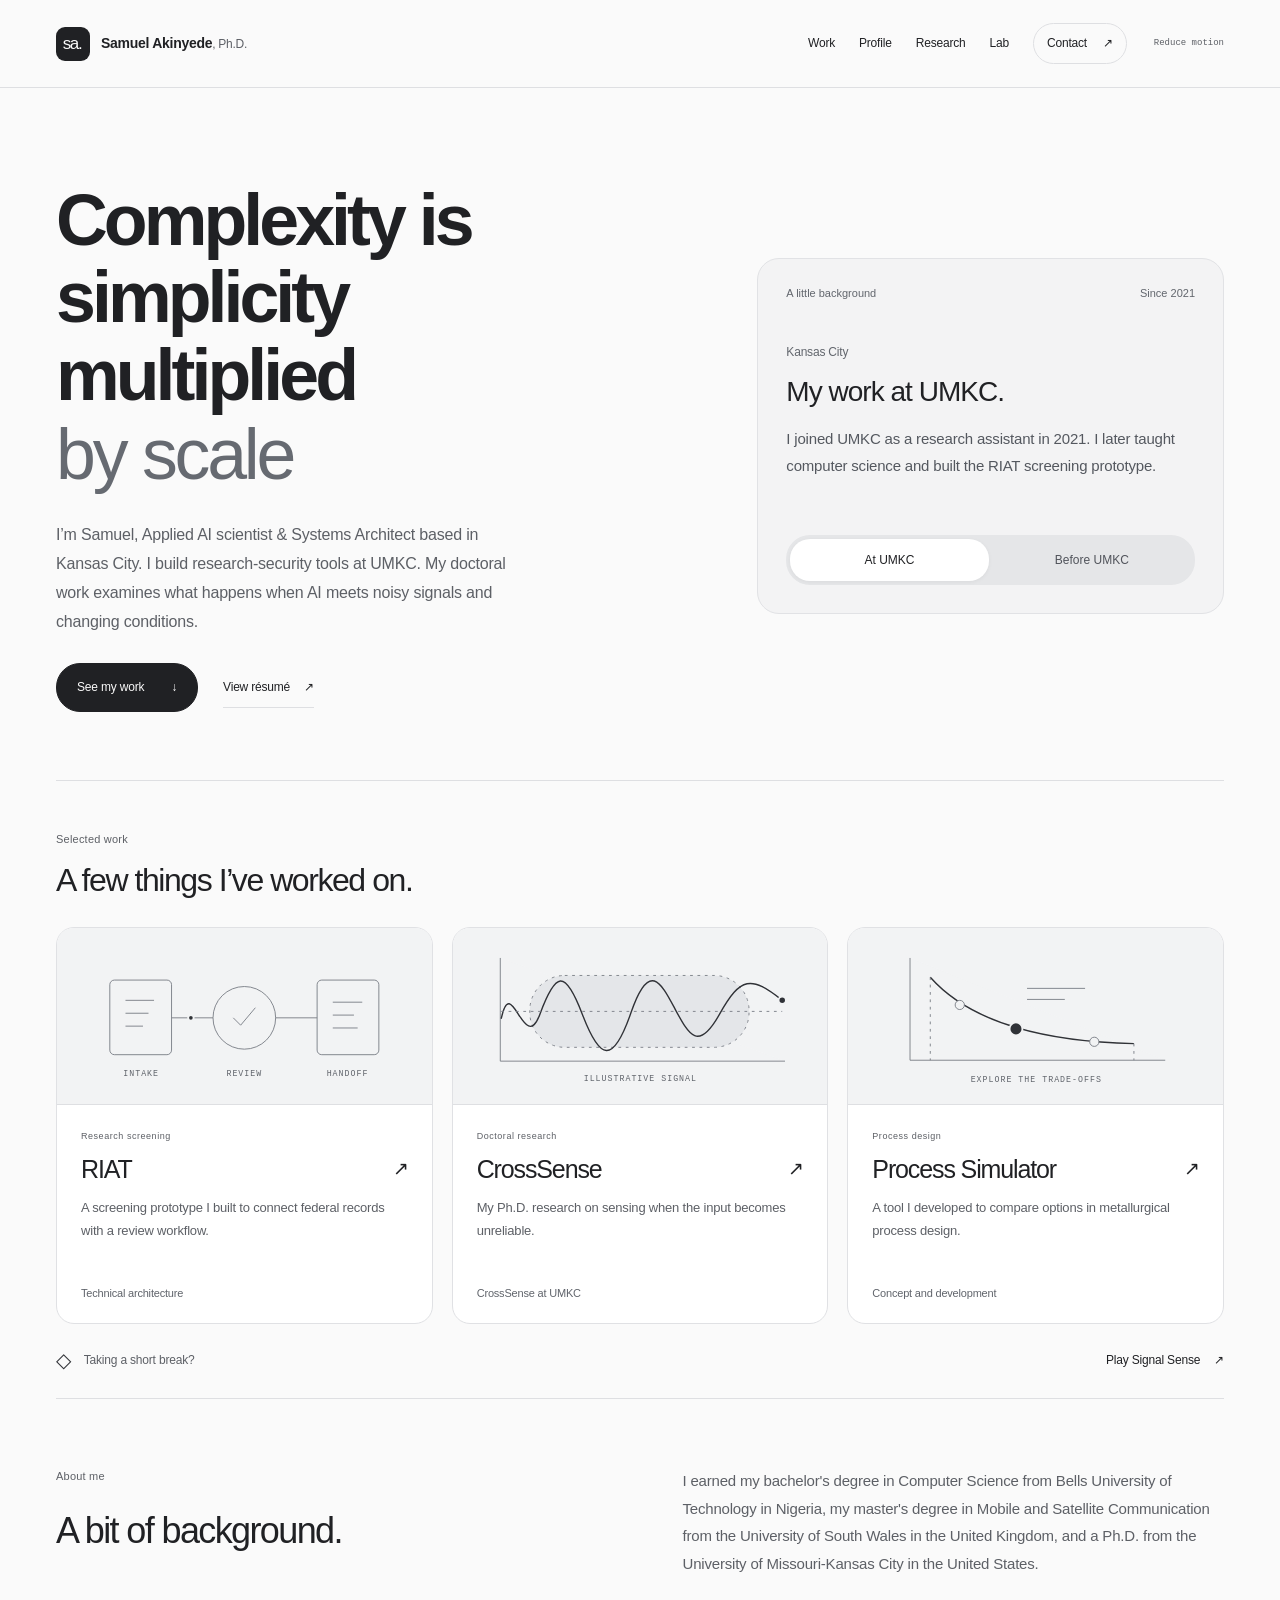
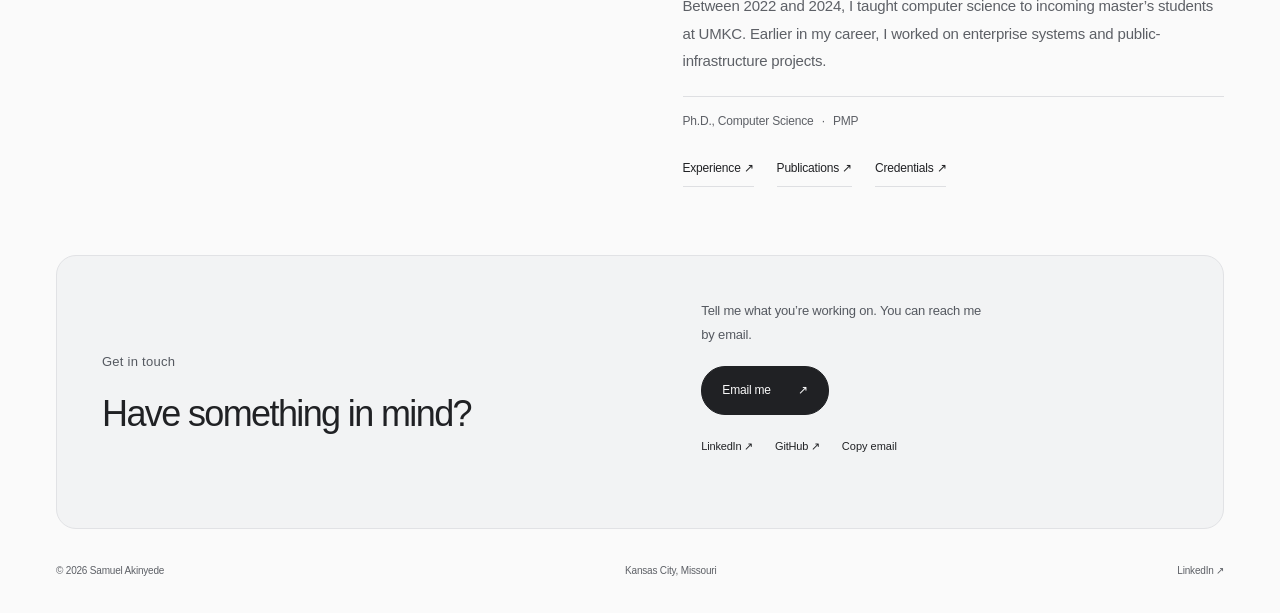
==== commit ab2f4633: "Revise hero text and add work/profile sections Updated the hero section text and added new sections " ====
--- a/index.html
+++ b/index.html
@@ -1,7 +1,7 @@
 <!DOCTYPE html>
 
 <html lang="en"><head><meta charset="utf-8"/><meta content="width=device-width, initial-scale=1" name="viewport"/><meta content="#fafafa" name="theme-color"/><meta content="strict-origin-when-cross-origin" name="referrer"/><title>Samuel Akinyede | Computer scientist &amp; systems architect</title><meta content="Samuel Akinyede is a computer scientist in Kansas City. Read about his research-security software, doctoral research, and work in industry." name="description"/><link href="https://akinyede.github.io/S-Akinyede/" rel="canonical"/><meta content="website" property="og:type"/><meta content="Samuel Akinyede | Computer scientist &amp; systems architect" property="og:title"/><meta content="Samuel Akinyede is a computer scientist in Kansas City. Read about his research-security software, doctoral research, and work in industry." property="og:description"/><meta content="https://akinyede.github.io/S-Akinyede/" property="og:url"/><meta content="summary" name="twitter:card"/><link href="data:image/svg+xml,%3Csvg xmlns='http://www.w3.org/2000/svg' viewBox='0 0 64 64'%3E%3Crect width='64' height='64' rx='10' fill='%23202124'/%3E%3Ctext x='10' y='44' font-family='Georgia' font-size='38' fill='%23ffffff'%3Esa.%3C/text%3E%3C/svg%3E" rel="icon"/><link href="portfolio.css?v=4" rel="stylesheet"/><script defer="" src="portfolio.js?v=4"></script><noscript><style>.motion-toggle,.menu-toggle{display:none!important}@media(max-width:980px){.site-header{height:auto;position:relative}.header-inner{flex-wrap:wrap;padding-block:15px}#navigation{position:static;display:flex;flex-wrap:wrap;padding:0;box-shadow:none;border:0;gap:15px;margin-left:0;width:100%}#navigation a{font-size:12px;padding:5px 0}.header-tools{display:none}}</style></noscript><link href="calm.css?v=4" rel="stylesheet"/></head><body class="home-page"><a class="skip" href="#main">Skip to content</a><header class="site-header"><div class="wrap header-inner"><a aria-label="Samuel Akinyede, home" class="brand" href="index.html"><span aria-hidden="true" class="brand-mark">sa.</span><span>Samuel Akinyede<span class="brand-credential">, Ph.D.</span></span></a><nav aria-label="Main navigation" id="navigation"><a href="index.html#work">Work</a><a href="index.html#profile">Profile</a><a href="explore.html#publications">Research</a><a href="lab.html">Lab</a><a class="nav-contact" href="index.html#contact">Contact <span aria-hidden="true">↗</span></a></nav><div class="header-tools"><button aria-pressed="false" class="motion-toggle" id="motion-toggle" title="Turn off decorative motion" type="button">Reduce motion</button><button aria-controls="navigation" aria-expanded="false" class="menu-toggle" type="button">Menu</button></div></div></header><main id="main">
-<section aria-labelledby="hero-title" class="hero wrap"><div class="hero-text"><p class="eyebrow"><span aria-hidden="true" class="small-dot"></span>Applied AI scientist &amp; systems architect</p><h1 id="hero-title">Complexity is simplicity<br/>multiplied<br/><span class="serif">by scale</span></h1><p class="hero-copy">I’m Samuel, a computer scientist based in Kansas City. I build research-security tools at UMKC. My doctoral work examines what happens when AI meets noisy signals and changing conditions.</p><div class="hero-actions"><a class="button" href="#work">See my work <span aria-hidden="true">↓</span></a><a class="text-link" href="resume.html">View résumé <span aria-hidden="true">↗</span></a></div></div><div aria-label="A little background" class="perspective career-note" data-active="umkc"><div class="panel-top"><span>A little background</span><span id="career-date">Since 2021</span></div><div aria-atomic="true" aria-live="polite" class="career-content"><span class="career-place" id="career-place">Kansas City</span><h2 id="career-heading">My work at UMKC.</h2><p id="perspective-note">I joined UMKC as a research assistant in 2021. I later taught computer science and built the RIAT screening prototype.</p></div><div aria-label="Choose a chapter of my career" class="perspective-switch" role="group"><button aria-pressed="true" data-perspective="umkc" type="button">At UMKC</button><button aria-pressed="false" data-perspective="earlier" type="button">Before UMKC</button></div></div></section>
+<section aria-labelledby="hero-title" class="hero wrap"><div class="hero-text"><p class="eyebrow"><span aria-hidden="true"</p><h1 id="hero-title">Complexity is simplicity<br/>multiplied<br/><span class="serif">by scale</span></h1><p class="hero-copy">I’m Samuel, Applied AI scientist & Systems Architect based in Kansas City. I build research-security tools at UMKC. My doctoral work examines what happens when AI meets noisy signals and changing conditions.</p><div class="hero-actions"><a class="button" href="#work">See my work <span aria-hidden="true">↓</span></a><a class="text-link" href="resume.html">View résumé <span aria-hidden="true">↗</span></a></div></div><div aria-label="A little background" class="perspective career-note" data-active="umkc"><div class="panel-top"><span>A little background</span><span id="career-date">Since 2021</span></div><div aria-atomic="true" aria-live="polite" class="career-content"><span class="career-place" id="career-place">Kansas City</span><h2 id="career-heading">My work at UMKC.</h2><p id="perspective-note">I joined UMKC as a research assistant in 2021. I later taught computer science and built the RIAT screening prototype.</p></div><div aria-label="Choose a chapter of my career" class="perspective-switch" role="group"><button aria-pressed="true" data-perspective="umkc" type="button">At UMKC</button><button aria-pressed="false" data-perspective="earlier" type="button">Before UMKC</button></div></div></section>
 <section aria-labelledby="work-title" class="work-section wrap" id="work"><div class="section-heading"><div><p class="eyebrow">Selected work</p><h2 id="work-title">A few things I’ve worked on.</h2></div></div><div class="work-grid"><a aria-label="Explore RIAT" class="work-card reveal" href="explore.html#riat"><div class="work-art"><svg aria-label="Conceptual intake, review, and result workflow" role="img" viewbox="0 0 360 178"><path class="diagram-line" d="M70 91H292"></path><rect height="81" rx="5" width="67" x="34" y="50"></rect><path d="M51 72H82M51 86H76M51 100H70"></path><circle cx="180" cy="91" r="34"></circle><path d="M168 91l8 8 16-19"></path><rect height="81" rx="5" width="67" x="259" y="50"></rect><path d="M276 74h32M276 88h23M276 102h27"></path><circle class="travel-dot" cx="122" cy="91" r="3"></circle><text x="68" y="154">INTAKE</text><text x="180" y="154">REVIEW</text><text x="292" y="154">HANDOFF</text></svg></div><div class="work-copy"><p class="eyebrow">Research screening</p><h3>RIAT<span aria-hidden="true" class="arrow">↗</span></h3><p>A screening prototype I built to connect federal records with a review workflow.</p><span class="card-role">Technical architecture</span></div></a><a aria-label="Explore CrossSense" class="work-card reveal" href="explore.html#crosssense"><div class="work-art"><svg aria-label="Synthetic signal inside an illustrative operating envelope" role="img" viewbox="0 0 360 178"><path d="M28 26V138H337"></path><rect class="envelope" height="78" rx="38" width="238" x="60" y="45"></rect><path class="signal-ink" d="M29 92C40 40 54 133 71 87S98 37 117 87S150 143 170 85S203 54 218 82S243 128 266 87S300 45 334 72"></path><path d="M29 84H334" stroke-dasharray="3 5"></path><circle class="travel-dot" cx="334" cy="72" r="4"></circle><text x="180" y="160">ILLUSTRATIVE SIGNAL</text></svg></div><div class="work-copy"><p class="eyebrow">Doctoral research</p><h3>CrossSense<span aria-hidden="true" class="arrow">↗</span></h3><p>My Ph.D. research on sensing when the input becomes unreliable.</p><span class="card-role">CrossSense at UMKC</span></div></a><a aria-label="Explore Process Simulator" class="work-card reveal" href="explore.html#simulator"><div class="work-art"><svg aria-label="Conceptual exploration of competing process-design choices" role="img" viewbox="0 0 360 178"><path d="M44 26V137H321"></path><path class="signal-ink" d="M66 47C97 82 159 116 287 119"></path><path d="M66 47V137M287 119V137" stroke-dasharray="3 5"></path><circle cx="98" cy="77" r="5"></circle><circle class="travel-dot" cx="159" cy="103" r="7"></circle><circle cx="244" cy="117" r="5"></circle><text x="181" y="161">EXPLORE THE TRADE-OFFS</text><path d="M171 59h63M171 71h41"></path></svg></div><div class="work-copy"><p class="eyebrow">Process design</p><h3>Process Simulator<span aria-hidden="true" class="arrow">↗</span></h3><p>A tool I developed to compare options in metallurgical process design.</p><span class="card-role">Concept and development</span></div></a></div><div class="lab-invite"><span><span aria-hidden="true" class="tiny-diamond">◇</span> Taking a short break?</span><a class="text-link" href="lab.html">Play Signal Sense <span aria-hidden="true">↗</span></a></div></section>
 <section aria-labelledby="profile-title" class="profile-section wrap" id="profile"><div class="profile-left"><p class="eyebrow">About me</p><h2 id="profile-title">A bit of background.</h2></div><div class="profile-right"><p>I earned my bachelor's degree in Computer Science from Bells University of Technology in Nigeria, my master's degree in Mobile and Satellite Communication from the University of South Wales in the United Kingdom, and a Ph.D. from the University of Missouri-Kansas City in the United States.</p><p>Between 2022 and 2024, I taught computer science to incoming master’s students at UMKC. Earlier in my career, I worked on enterprise systems and public-infrastructure projects.</p><p class="credentials-line">Ph.D., Computer Science <span>·</span> PMP</p><div class="profile-links"><a href="explore.html#experience">Experience ↗</a><a href="explore.html#publications">Publications ↗</a><a href="explore.html#credentials">Credentials ↗</a></div></div></section>
 <section aria-labelledby="contact-title" class="contact-section wrap" id="contact"><div><p class="eyebrow">Get in touch</p><h2 id="contact-title">Have something in mind?</h2></div><div><p>Tell me what you’re working on. You can reach me by email.</p><a class="button" href="mailto:oluwashayomi@gmail.com">Email me <span aria-hidden="true">↗</span></a><div class="contact-links"><a href="https://www.linkedin.com/in/samuel-akinyede-pmp%C2%AE-ph-d-83509649/" rel="noopener noreferrer" target="_blank">LinkedIn ↗</a><a href="https://github.com/akinyede" rel="noopener noreferrer" target="_blank">GitHub ↗</a><button id="copy-email" type="button">Copy email</button></div><span class="small-status" id="copy-status" role="status"></span></div></section></main><footer class="wrap footer"><span>© 2026 Samuel Akinyede</span><span>Kansas City, Missouri</span><a href="https://www.linkedin.com/in/samuel-akinyede-pmp%C2%AE-ph-d-83509649/" rel="noopener noreferrer" target="_blank">LinkedIn ↗</a></footer><script type="application/ld+json">{"@context": "https://schema.org", "@type": "Person", "name": "Samuel Akinyede", "honorificSuffix": "Ph.D.", "url": "https://akinyede.github.io/S-Akinyede/", "sameAs": ["https://github.com/akinyede", "https://www.linkedin.com/in/samuel-akinyede-pmp%C2%AE-ph-d-83509649/"], "description": "Computer scientist in Kansas City working on research-security software and quality-aware sensing."}</script></body></html>
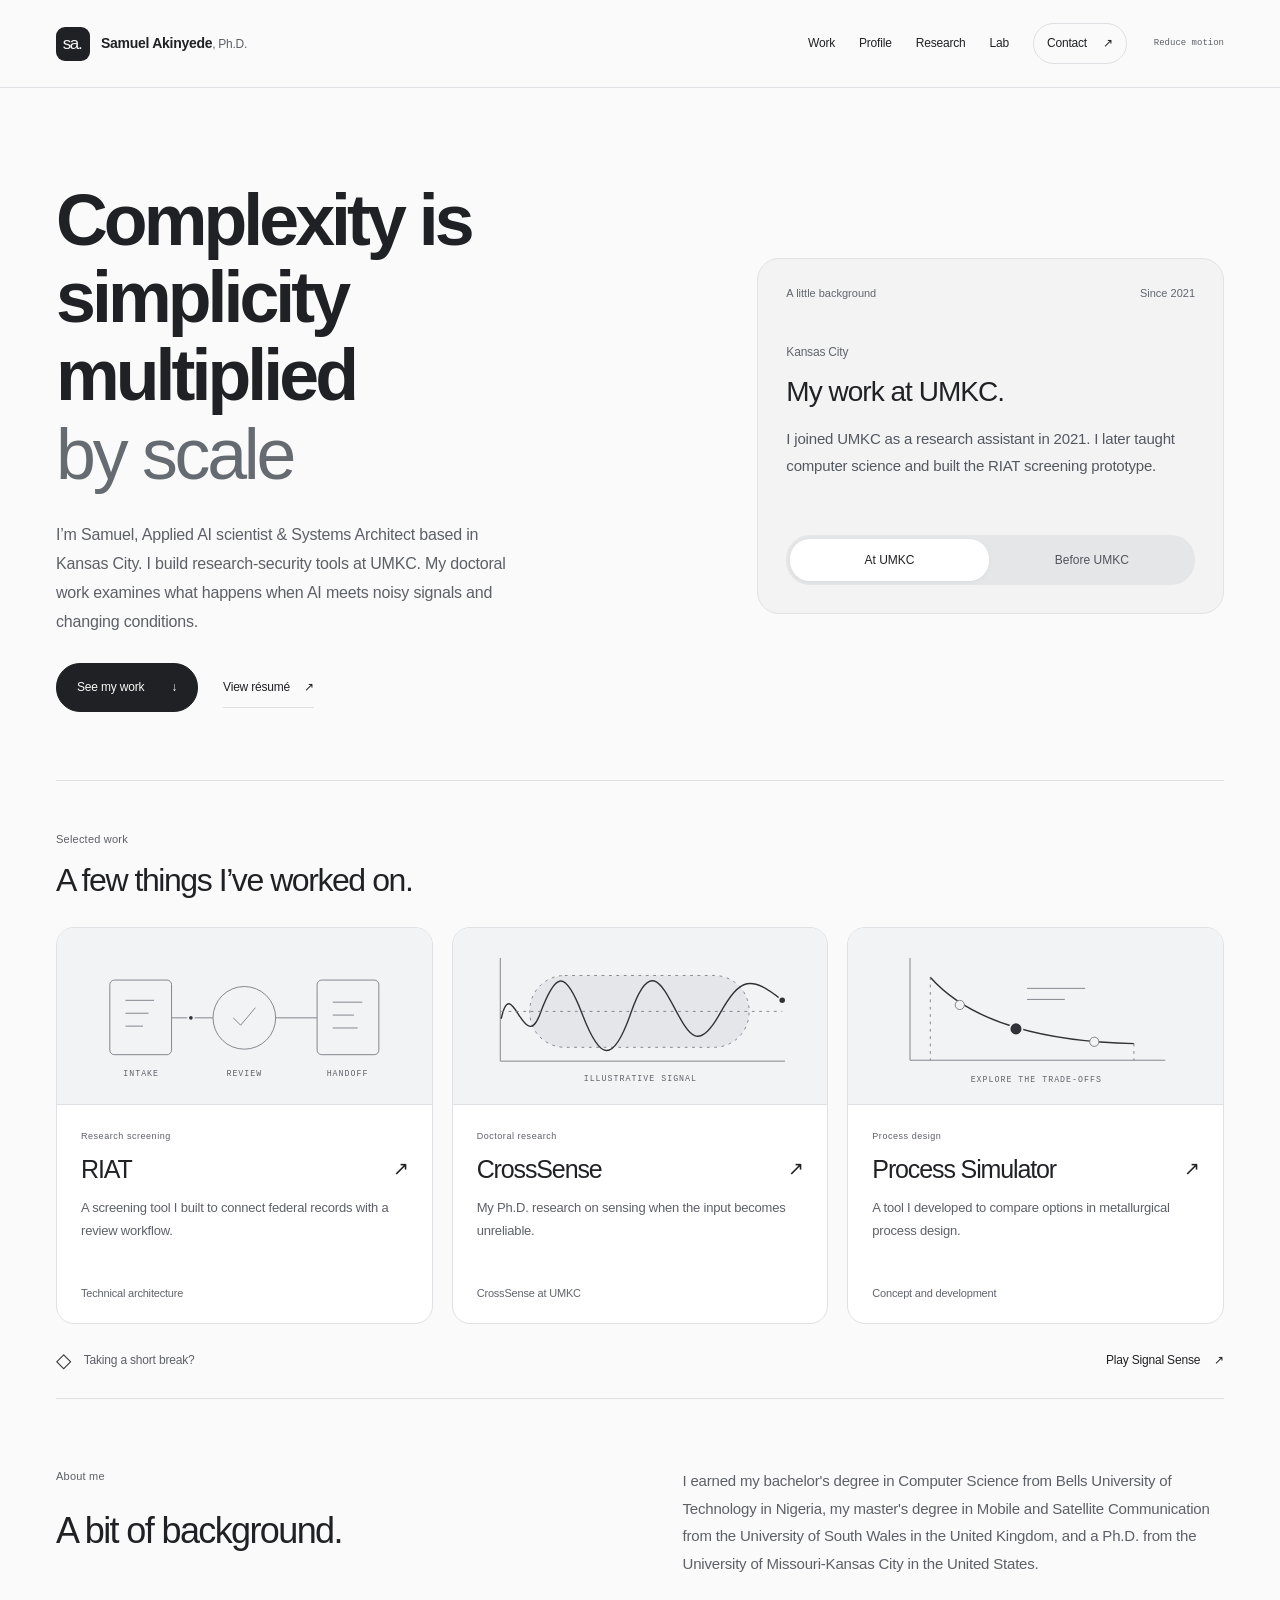
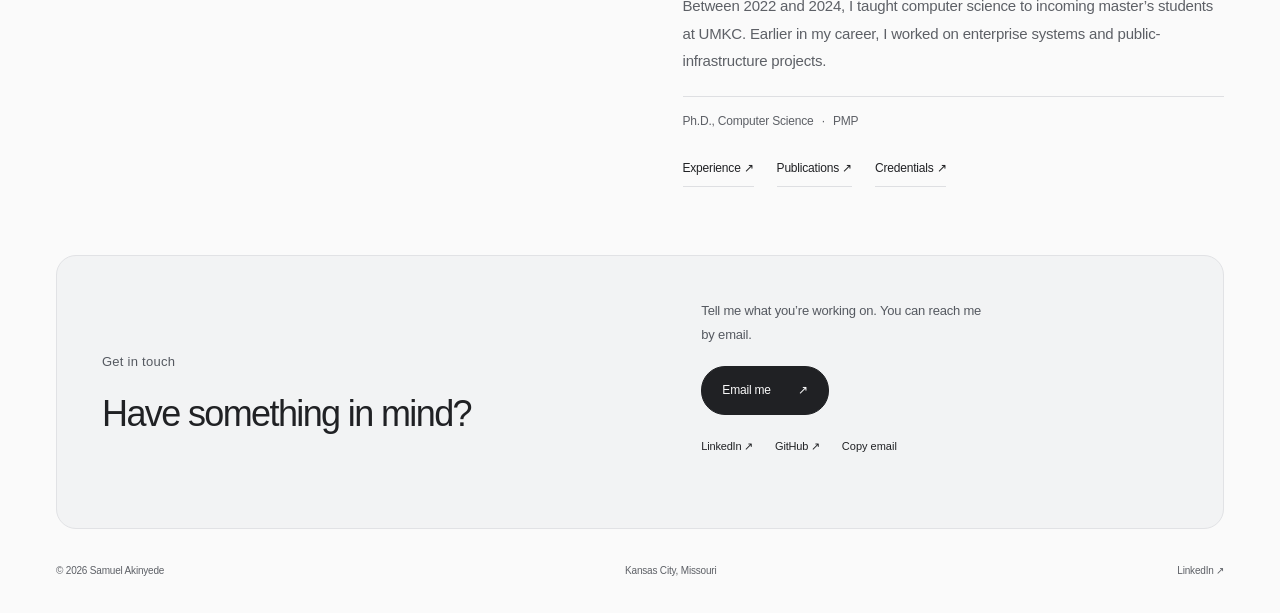
==== commit c9cb4b0a: "Revise work and profile sections in index.html Updated the work section to include selected projects" ====
--- a/index.html
+++ b/index.html
@@ -2,6 +2,6 @@
 
 <html lang="en"><head><meta charset="utf-8"/><meta content="width=device-width, initial-scale=1" name="viewport"/><meta content="#fafafa" name="theme-color"/><meta content="strict-origin-when-cross-origin" name="referrer"/><title>Samuel Akinyede | Computer scientist &amp; systems architect</title><meta content="Samuel Akinyede is a computer scientist in Kansas City. Read about his research-security software, doctoral research, and work in industry." name="description"/><link href="https://akinyede.github.io/S-Akinyede/" rel="canonical"/><meta content="website" property="og:type"/><meta content="Samuel Akinyede | Computer scientist &amp; systems architect" property="og:title"/><meta content="Samuel Akinyede is a computer scientist in Kansas City. Read about his research-security software, doctoral research, and work in industry." property="og:description"/><meta content="https://akinyede.github.io/S-Akinyede/" property="og:url"/><meta content="summary" name="twitter:card"/><link href="data:image/svg+xml,%3Csvg xmlns='http://www.w3.org/2000/svg' viewBox='0 0 64 64'%3E%3Crect width='64' height='64' rx='10' fill='%23202124'/%3E%3Ctext x='10' y='44' font-family='Georgia' font-size='38' fill='%23ffffff'%3Esa.%3C/text%3E%3C/svg%3E" rel="icon"/><link href="portfolio.css?v=4" rel="stylesheet"/><script defer="" src="portfolio.js?v=4"></script><noscript><style>.motion-toggle,.menu-toggle{display:none!important}@media(max-width:980px){.site-header{height:auto;position:relative}.header-inner{flex-wrap:wrap;padding-block:15px}#navigation{position:static;display:flex;flex-wrap:wrap;padding:0;box-shadow:none;border:0;gap:15px;margin-left:0;width:100%}#navigation a{font-size:12px;padding:5px 0}.header-tools{display:none}}</style></noscript><link href="calm.css?v=4" rel="stylesheet"/></head><body class="home-page"><a class="skip" href="#main">Skip to content</a><header class="site-header"><div class="wrap header-inner"><a aria-label="Samuel Akinyede, home" class="brand" href="index.html"><span aria-hidden="true" class="brand-mark">sa.</span><span>Samuel Akinyede<span class="brand-credential">, Ph.D.</span></span></a><nav aria-label="Main navigation" id="navigation"><a href="index.html#work">Work</a><a href="index.html#profile">Profile</a><a href="explore.html#publications">Research</a><a href="lab.html">Lab</a><a class="nav-contact" href="index.html#contact">Contact <span aria-hidden="true">↗</span></a></nav><div class="header-tools"><button aria-pressed="false" class="motion-toggle" id="motion-toggle" title="Turn off decorative motion" type="button">Reduce motion</button><button aria-controls="navigation" aria-expanded="false" class="menu-toggle" type="button">Menu</button></div></div></header><main id="main">
 <section aria-labelledby="hero-title" class="hero wrap"><div class="hero-text"><p class="eyebrow"><span aria-hidden="true"</p><h1 id="hero-title">Complexity is simplicity<br/>multiplied<br/><span class="serif">by scale</span></h1><p class="hero-copy">I’m Samuel, Applied AI scientist & Systems Architect based in Kansas City. I build research-security tools at UMKC. My doctoral work examines what happens when AI meets noisy signals and changing conditions.</p><div class="hero-actions"><a class="button" href="#work">See my work <span aria-hidden="true">↓</span></a><a class="text-link" href="resume.html">View résumé <span aria-hidden="true">↗</span></a></div></div><div aria-label="A little background" class="perspective career-note" data-active="umkc"><div class="panel-top"><span>A little background</span><span id="career-date">Since 2021</span></div><div aria-atomic="true" aria-live="polite" class="career-content"><span class="career-place" id="career-place">Kansas City</span><h2 id="career-heading">My work at UMKC.</h2><p id="perspective-note">I joined UMKC as a research assistant in 2021. I later taught computer science and built the RIAT screening prototype.</p></div><div aria-label="Choose a chapter of my career" class="perspective-switch" role="group"><button aria-pressed="true" data-perspective="umkc" type="button">At UMKC</button><button aria-pressed="false" data-perspective="earlier" type="button">Before UMKC</button></div></div></section>
-<section aria-labelledby="work-title" class="work-section wrap" id="work"><div class="section-heading"><div><p class="eyebrow">Selected work</p><h2 id="work-title">A few things I’ve worked on.</h2></div></div><div class="work-grid"><a aria-label="Explore RIAT" class="work-card reveal" href="explore.html#riat"><div class="work-art"><svg aria-label="Conceptual intake, review, and result workflow" role="img" viewbox="0 0 360 178"><path class="diagram-line" d="M70 91H292"></path><rect height="81" rx="5" width="67" x="34" y="50"></rect><path d="M51 72H82M51 86H76M51 100H70"></path><circle cx="180" cy="91" r="34"></circle><path d="M168 91l8 8 16-19"></path><rect height="81" rx="5" width="67" x="259" y="50"></rect><path d="M276 74h32M276 88h23M276 102h27"></path><circle class="travel-dot" cx="122" cy="91" r="3"></circle><text x="68" y="154">INTAKE</text><text x="180" y="154">REVIEW</text><text x="292" y="154">HANDOFF</text></svg></div><div class="work-copy"><p class="eyebrow">Research screening</p><h3>RIAT<span aria-hidden="true" class="arrow">↗</span></h3><p>A screening prototype I built to connect federal records with a review workflow.</p><span class="card-role">Technical architecture</span></div></a><a aria-label="Explore CrossSense" class="work-card reveal" href="explore.html#crosssense"><div class="work-art"><svg aria-label="Synthetic signal inside an illustrative operating envelope" role="img" viewbox="0 0 360 178"><path d="M28 26V138H337"></path><rect class="envelope" height="78" rx="38" width="238" x="60" y="45"></rect><path class="signal-ink" d="M29 92C40 40 54 133 71 87S98 37 117 87S150 143 170 85S203 54 218 82S243 128 266 87S300 45 334 72"></path><path d="M29 84H334" stroke-dasharray="3 5"></path><circle class="travel-dot" cx="334" cy="72" r="4"></circle><text x="180" y="160">ILLUSTRATIVE SIGNAL</text></svg></div><div class="work-copy"><p class="eyebrow">Doctoral research</p><h3>CrossSense<span aria-hidden="true" class="arrow">↗</span></h3><p>My Ph.D. research on sensing when the input becomes unreliable.</p><span class="card-role">CrossSense at UMKC</span></div></a><a aria-label="Explore Process Simulator" class="work-card reveal" href="explore.html#simulator"><div class="work-art"><svg aria-label="Conceptual exploration of competing process-design choices" role="img" viewbox="0 0 360 178"><path d="M44 26V137H321"></path><path class="signal-ink" d="M66 47C97 82 159 116 287 119"></path><path d="M66 47V137M287 119V137" stroke-dasharray="3 5"></path><circle cx="98" cy="77" r="5"></circle><circle class="travel-dot" cx="159" cy="103" r="7"></circle><circle cx="244" cy="117" r="5"></circle><text x="181" y="161">EXPLORE THE TRADE-OFFS</text><path d="M171 59h63M171 71h41"></path></svg></div><div class="work-copy"><p class="eyebrow">Process design</p><h3>Process Simulator<span aria-hidden="true" class="arrow">↗</span></h3><p>A tool I developed to compare options in metallurgical process design.</p><span class="card-role">Concept and development</span></div></a></div><div class="lab-invite"><span><span aria-hidden="true" class="tiny-diamond">◇</span> Taking a short break?</span><a class="text-link" href="lab.html">Play Signal Sense <span aria-hidden="true">↗</span></a></div></section>
+<section aria-labelledby="work-title" class="work-section wrap" id="work"><div class="section-heading"><div><p class="eyebrow">Selected work</p><h2 id="work-title">A few things I’ve worked on.</h2></div></div><div class="work-grid"><a aria-label="Explore RIAT" class="work-card reveal" href="explore.html#riat"><div class="work-art"><svg aria-label="Conceptual intake, review, and result workflow" role="img" viewbox="0 0 360 178"><path class="diagram-line" d="M70 91H292"></path><rect height="81" rx="5" width="67" x="34" y="50"></rect><path d="M51 72H82M51 86H76M51 100H70"></path><circle cx="180" cy="91" r="34"></circle><path d="M168 91l8 8 16-19"></path><rect height="81" rx="5" width="67" x="259" y="50"></rect><path d="M276 74h32M276 88h23M276 102h27"></path><circle class="travel-dot" cx="122" cy="91" r="3"></circle><text x="68" y="154">INTAKE</text><text x="180" y="154">REVIEW</text><text x="292" y="154">HANDOFF</text></svg></div><div class="work-copy"><p class="eyebrow">Research screening</p><h3>RIAT<span aria-hidden="true" class="arrow">↗</span></h3><p>A screening tool I built to connect federal records with a review workflow.</p><span class="card-role">Technical architecture</span></div></a><a aria-label="Explore CrossSense" class="work-card reveal" href="explore.html#crosssense"><div class="work-art"><svg aria-label="Synthetic signal inside an illustrative operating envelope" role="img" viewbox="0 0 360 178"><path d="M28 26V138H337"></path><rect class="envelope" height="78" rx="38" width="238" x="60" y="45"></rect><path class="signal-ink" d="M29 92C40 40 54 133 71 87S98 37 117 87S150 143 170 85S203 54 218 82S243 128 266 87S300 45 334 72"></path><path d="M29 84H334" stroke-dasharray="3 5"></path><circle class="travel-dot" cx="334" cy="72" r="4"></circle><text x="180" y="160">ILLUSTRATIVE SIGNAL</text></svg></div><div class="work-copy"><p class="eyebrow">Doctoral research</p><h3>CrossSense<span aria-hidden="true" class="arrow">↗</span></h3><p>My Ph.D. research on sensing when the input becomes unreliable.</p><span class="card-role">CrossSense at UMKC</span></div></a><a aria-label="Explore Process Simulator" class="work-card reveal" href="explore.html#simulator"><div class="work-art"><svg aria-label="Conceptual exploration of competing process-design choices" role="img" viewbox="0 0 360 178"><path d="M44 26V137H321"></path><path class="signal-ink" d="M66 47C97 82 159 116 287 119"></path><path d="M66 47V137M287 119V137" stroke-dasharray="3 5"></path><circle cx="98" cy="77" r="5"></circle><circle class="travel-dot" cx="159" cy="103" r="7"></circle><circle cx="244" cy="117" r="5"></circle><text x="181" y="161">EXPLORE THE TRADE-OFFS</text><path d="M171 59h63M171 71h41"></path></svg></div><div class="work-copy"><p class="eyebrow">Process design</p><h3>Process Simulator<span aria-hidden="true" class="arrow">↗</span></h3><p>A tool I developed to compare options in metallurgical process design.</p><span class="card-role">Concept and development</span></div></a></div><div class="lab-invite"><span><span aria-hidden="true" class="tiny-diamond">◇</span> Taking a short break?</span><a class="text-link" href="lab.html">Play Signal Sense <span aria-hidden="true">↗</span></a></div></section>
 <section aria-labelledby="profile-title" class="profile-section wrap" id="profile"><div class="profile-left"><p class="eyebrow">About me</p><h2 id="profile-title">A bit of background.</h2></div><div class="profile-right"><p>I earned my bachelor's degree in Computer Science from Bells University of Technology in Nigeria, my master's degree in Mobile and Satellite Communication from the University of South Wales in the United Kingdom, and a Ph.D. from the University of Missouri-Kansas City in the United States.</p><p>Between 2022 and 2024, I taught computer science to incoming master’s students at UMKC. Earlier in my career, I worked on enterprise systems and public-infrastructure projects.</p><p class="credentials-line">Ph.D., Computer Science <span>·</span> PMP</p><div class="profile-links"><a href="explore.html#experience">Experience ↗</a><a href="explore.html#publications">Publications ↗</a><a href="explore.html#credentials">Credentials ↗</a></div></div></section>
 <section aria-labelledby="contact-title" class="contact-section wrap" id="contact"><div><p class="eyebrow">Get in touch</p><h2 id="contact-title">Have something in mind?</h2></div><div><p>Tell me what you’re working on. You can reach me by email.</p><a class="button" href="mailto:oluwashayomi@gmail.com">Email me <span aria-hidden="true">↗</span></a><div class="contact-links"><a href="https://www.linkedin.com/in/samuel-akinyede-pmp%C2%AE-ph-d-83509649/" rel="noopener noreferrer" target="_blank">LinkedIn ↗</a><a href="https://github.com/akinyede" rel="noopener noreferrer" target="_blank">GitHub ↗</a><button id="copy-email" type="button">Copy email</button></div><span class="small-status" id="copy-status" role="status"></span></div></section></main><footer class="wrap footer"><span>© 2026 Samuel Akinyede</span><span>Kansas City, Missouri</span><a href="https://www.linkedin.com/in/samuel-akinyede-pmp%C2%AE-ph-d-83509649/" rel="noopener noreferrer" target="_blank">LinkedIn ↗</a></footer><script type="application/ld+json">{"@context": "https://schema.org", "@type": "Person", "name": "Samuel Akinyede", "honorificSuffix": "Ph.D.", "url": "https://akinyede.github.io/S-Akinyede/", "sameAs": ["https://github.com/akinyede", "https://www.linkedin.com/in/samuel-akinyede-pmp%C2%AE-ph-d-83509649/"], "description": "Computer scientist in Kansas City working on research-security software and quality-aware sensing."}</script></body></html>
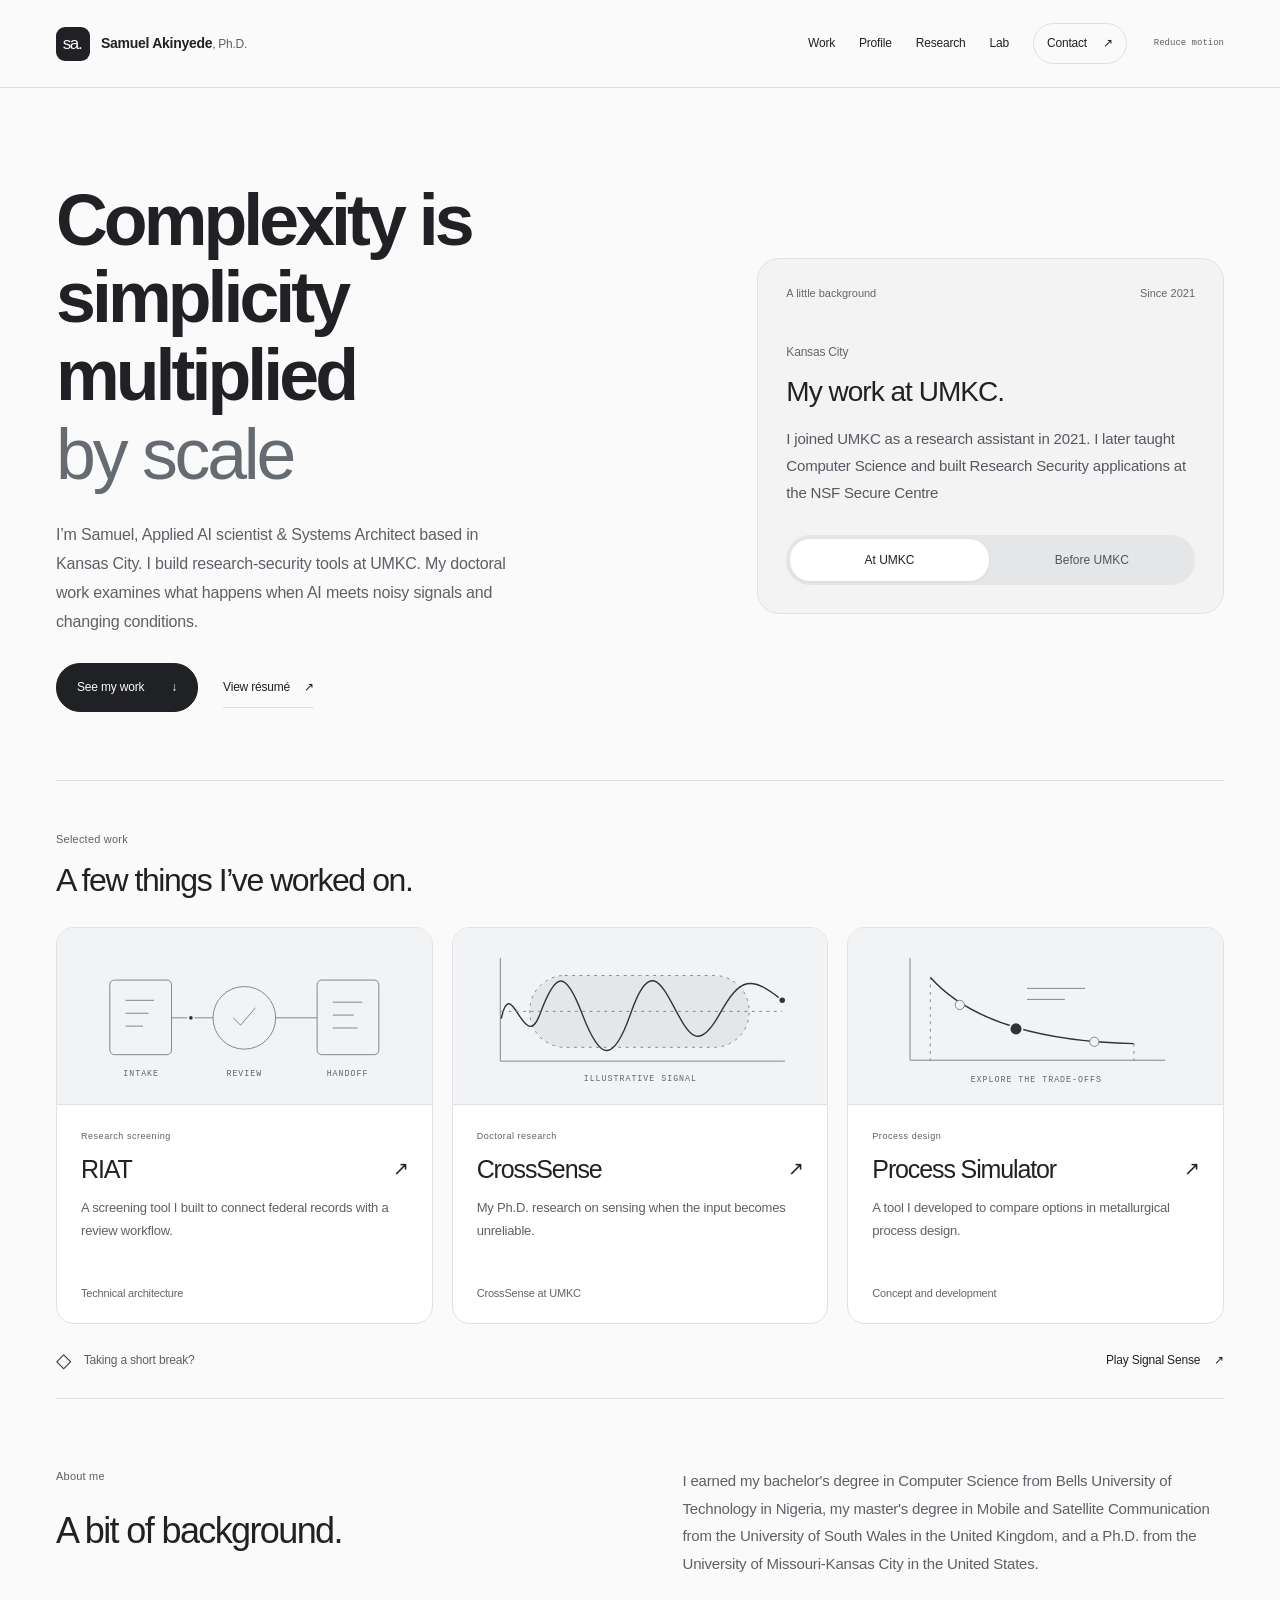
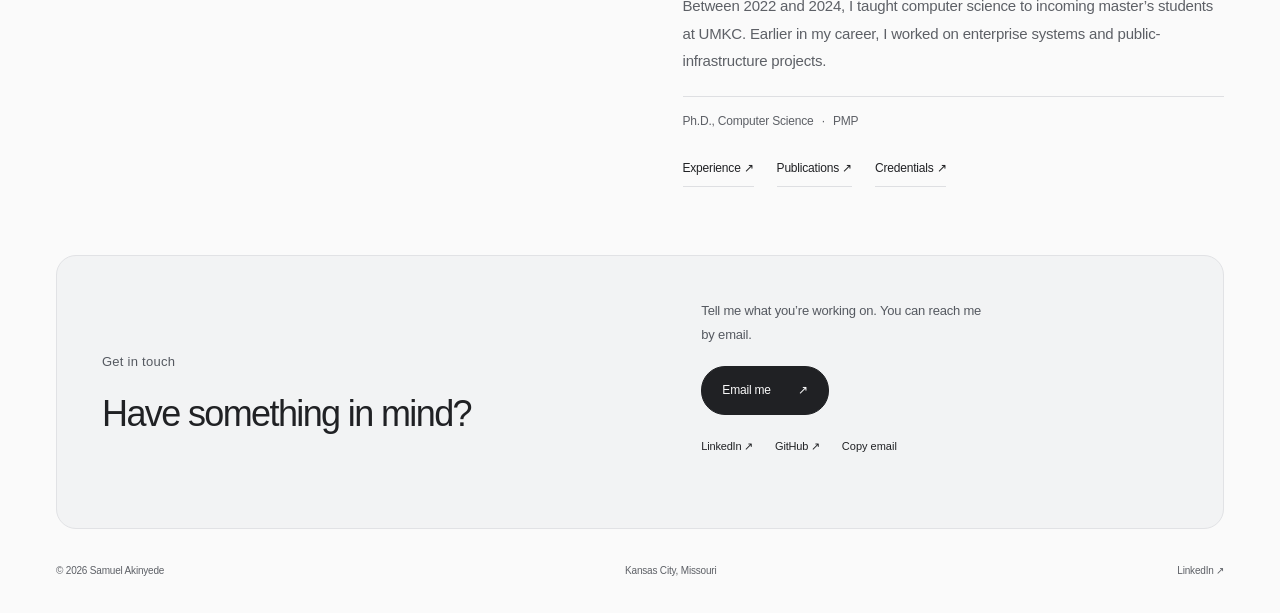
==== commit 16bb7e72: "Revise hero section and enhance work examples Updated the hero section and added new work examples i" ====
--- a/index.html
+++ b/index.html
@@ -1,7 +1,7 @@
 <!DOCTYPE html>
 
 <html lang="en"><head><meta charset="utf-8"/><meta content="width=device-width, initial-scale=1" name="viewport"/><meta content="#fafafa" name="theme-color"/><meta content="strict-origin-when-cross-origin" name="referrer"/><title>Samuel Akinyede | Computer scientist &amp; systems architect</title><meta content="Samuel Akinyede is a computer scientist in Kansas City. Read about his research-security software, doctoral research, and work in industry." name="description"/><link href="https://akinyede.github.io/S-Akinyede/" rel="canonical"/><meta content="website" property="og:type"/><meta content="Samuel Akinyede | Computer scientist &amp; systems architect" property="og:title"/><meta content="Samuel Akinyede is a computer scientist in Kansas City. Read about his research-security software, doctoral research, and work in industry." property="og:description"/><meta content="https://akinyede.github.io/S-Akinyede/" property="og:url"/><meta content="summary" name="twitter:card"/><link href="data:image/svg+xml,%3Csvg xmlns='http://www.w3.org/2000/svg' viewBox='0 0 64 64'%3E%3Crect width='64' height='64' rx='10' fill='%23202124'/%3E%3Ctext x='10' y='44' font-family='Georgia' font-size='38' fill='%23ffffff'%3Esa.%3C/text%3E%3C/svg%3E" rel="icon"/><link href="portfolio.css?v=4" rel="stylesheet"/><script defer="" src="portfolio.js?v=4"></script><noscript><style>.motion-toggle,.menu-toggle{display:none!important}@media(max-width:980px){.site-header{height:auto;position:relative}.header-inner{flex-wrap:wrap;padding-block:15px}#navigation{position:static;display:flex;flex-wrap:wrap;padding:0;box-shadow:none;border:0;gap:15px;margin-left:0;width:100%}#navigation a{font-size:12px;padding:5px 0}.header-tools{display:none}}</style></noscript><link href="calm.css?v=4" rel="stylesheet"/></head><body class="home-page"><a class="skip" href="#main">Skip to content</a><header class="site-header"><div class="wrap header-inner"><a aria-label="Samuel Akinyede, home" class="brand" href="index.html"><span aria-hidden="true" class="brand-mark">sa.</span><span>Samuel Akinyede<span class="brand-credential">, Ph.D.</span></span></a><nav aria-label="Main navigation" id="navigation"><a href="index.html#work">Work</a><a href="index.html#profile">Profile</a><a href="explore.html#publications">Research</a><a href="lab.html">Lab</a><a class="nav-contact" href="index.html#contact">Contact <span aria-hidden="true">↗</span></a></nav><div class="header-tools"><button aria-pressed="false" class="motion-toggle" id="motion-toggle" title="Turn off decorative motion" type="button">Reduce motion</button><button aria-controls="navigation" aria-expanded="false" class="menu-toggle" type="button">Menu</button></div></div></header><main id="main">
-<section aria-labelledby="hero-title" class="hero wrap"><div class="hero-text"><p class="eyebrow"><span aria-hidden="true"</p><h1 id="hero-title">Complexity is simplicity<br/>multiplied<br/><span class="serif">by scale</span></h1><p class="hero-copy">I’m Samuel, Applied AI scientist & Systems Architect based in Kansas City. I build research-security tools at UMKC. My doctoral work examines what happens when AI meets noisy signals and changing conditions.</p><div class="hero-actions"><a class="button" href="#work">See my work <span aria-hidden="true">↓</span></a><a class="text-link" href="resume.html">View résumé <span aria-hidden="true">↗</span></a></div></div><div aria-label="A little background" class="perspective career-note" data-active="umkc"><div class="panel-top"><span>A little background</span><span id="career-date">Since 2021</span></div><div aria-atomic="true" aria-live="polite" class="career-content"><span class="career-place" id="career-place">Kansas City</span><h2 id="career-heading">My work at UMKC.</h2><p id="perspective-note">I joined UMKC as a research assistant in 2021. I later taught computer science and built the RIAT screening prototype.</p></div><div aria-label="Choose a chapter of my career" class="perspective-switch" role="group"><button aria-pressed="true" data-perspective="umkc" type="button">At UMKC</button><button aria-pressed="false" data-perspective="earlier" type="button">Before UMKC</button></div></div></section>
+<section aria-labelledby="hero-title" class="hero wrap"><div class="hero-text"><p class="eyebrow"><span aria-hidden="true"</p><h1 id="hero-title">Complexity is simplicity<br/>multiplied<br/><span class="serif">by scale</span></h1><p class="hero-copy">I’m Samuel, Applied AI scientist & Systems Architect based in Kansas City. I build research-security tools at UMKC. My doctoral work examines what happens when AI meets noisy signals and changing conditions.</p><div class="hero-actions"><a class="button" href="#work">See my work <span aria-hidden="true">↓</span></a><a class="text-link" href="resume.html">View résumé <span aria-hidden="true">↗</span></a></div></div><div aria-label="A little background" class="perspective career-note" data-active="umkc"><div class="panel-top"><span>A little background</span><span id="career-date">Since 2021</span></div><div aria-atomic="true" aria-live="polite" class="career-content"><span class="career-place" id="career-place">Kansas City</span><h2 id="career-heading">My work at UMKC.</h2><p id="perspective-note">I joined UMKC as a research assistant in 2021. I later taught Computer Science and built Research Security applications at the NSF Secure Centre</p></div><div aria-label="Choose a chapter of my career" class="perspective-switch" role="group"><button aria-pressed="true" data-perspective="umkc" type="button">At UMKC</button><button aria-pressed="false" data-perspective="earlier" type="button">Before UMKC</button></div></div></section>
 <section aria-labelledby="work-title" class="work-section wrap" id="work"><div class="section-heading"><div><p class="eyebrow">Selected work</p><h2 id="work-title">A few things I’ve worked on.</h2></div></div><div class="work-grid"><a aria-label="Explore RIAT" class="work-card reveal" href="explore.html#riat"><div class="work-art"><svg aria-label="Conceptual intake, review, and result workflow" role="img" viewbox="0 0 360 178"><path class="diagram-line" d="M70 91H292"></path><rect height="81" rx="5" width="67" x="34" y="50"></rect><path d="M51 72H82M51 86H76M51 100H70"></path><circle cx="180" cy="91" r="34"></circle><path d="M168 91l8 8 16-19"></path><rect height="81" rx="5" width="67" x="259" y="50"></rect><path d="M276 74h32M276 88h23M276 102h27"></path><circle class="travel-dot" cx="122" cy="91" r="3"></circle><text x="68" y="154">INTAKE</text><text x="180" y="154">REVIEW</text><text x="292" y="154">HANDOFF</text></svg></div><div class="work-copy"><p class="eyebrow">Research screening</p><h3>RIAT<span aria-hidden="true" class="arrow">↗</span></h3><p>A screening tool I built to connect federal records with a review workflow.</p><span class="card-role">Technical architecture</span></div></a><a aria-label="Explore CrossSense" class="work-card reveal" href="explore.html#crosssense"><div class="work-art"><svg aria-label="Synthetic signal inside an illustrative operating envelope" role="img" viewbox="0 0 360 178"><path d="M28 26V138H337"></path><rect class="envelope" height="78" rx="38" width="238" x="60" y="45"></rect><path class="signal-ink" d="M29 92C40 40 54 133 71 87S98 37 117 87S150 143 170 85S203 54 218 82S243 128 266 87S300 45 334 72"></path><path d="M29 84H334" stroke-dasharray="3 5"></path><circle class="travel-dot" cx="334" cy="72" r="4"></circle><text x="180" y="160">ILLUSTRATIVE SIGNAL</text></svg></div><div class="work-copy"><p class="eyebrow">Doctoral research</p><h3>CrossSense<span aria-hidden="true" class="arrow">↗</span></h3><p>My Ph.D. research on sensing when the input becomes unreliable.</p><span class="card-role">CrossSense at UMKC</span></div></a><a aria-label="Explore Process Simulator" class="work-card reveal" href="explore.html#simulator"><div class="work-art"><svg aria-label="Conceptual exploration of competing process-design choices" role="img" viewbox="0 0 360 178"><path d="M44 26V137H321"></path><path class="signal-ink" d="M66 47C97 82 159 116 287 119"></path><path d="M66 47V137M287 119V137" stroke-dasharray="3 5"></path><circle cx="98" cy="77" r="5"></circle><circle class="travel-dot" cx="159" cy="103" r="7"></circle><circle cx="244" cy="117" r="5"></circle><text x="181" y="161">EXPLORE THE TRADE-OFFS</text><path d="M171 59h63M171 71h41"></path></svg></div><div class="work-copy"><p class="eyebrow">Process design</p><h3>Process Simulator<span aria-hidden="true" class="arrow">↗</span></h3><p>A tool I developed to compare options in metallurgical process design.</p><span class="card-role">Concept and development</span></div></a></div><div class="lab-invite"><span><span aria-hidden="true" class="tiny-diamond">◇</span> Taking a short break?</span><a class="text-link" href="lab.html">Play Signal Sense <span aria-hidden="true">↗</span></a></div></section>
 <section aria-labelledby="profile-title" class="profile-section wrap" id="profile"><div class="profile-left"><p class="eyebrow">About me</p><h2 id="profile-title">A bit of background.</h2></div><div class="profile-right"><p>I earned my bachelor's degree in Computer Science from Bells University of Technology in Nigeria, my master's degree in Mobile and Satellite Communication from the University of South Wales in the United Kingdom, and a Ph.D. from the University of Missouri-Kansas City in the United States.</p><p>Between 2022 and 2024, I taught computer science to incoming master’s students at UMKC. Earlier in my career, I worked on enterprise systems and public-infrastructure projects.</p><p class="credentials-line">Ph.D., Computer Science <span>·</span> PMP</p><div class="profile-links"><a href="explore.html#experience">Experience ↗</a><a href="explore.html#publications">Publications ↗</a><a href="explore.html#credentials">Credentials ↗</a></div></div></section>
 <section aria-labelledby="contact-title" class="contact-section wrap" id="contact"><div><p class="eyebrow">Get in touch</p><h2 id="contact-title">Have something in mind?</h2></div><div><p>Tell me what you’re working on. You can reach me by email.</p><a class="button" href="mailto:oluwashayomi@gmail.com">Email me <span aria-hidden="true">↗</span></a><div class="contact-links"><a href="https://www.linkedin.com/in/samuel-akinyede-pmp%C2%AE-ph-d-83509649/" rel="noopener noreferrer" target="_blank">LinkedIn ↗</a><a href="https://github.com/akinyede" rel="noopener noreferrer" target="_blank">GitHub ↗</a><button id="copy-email" type="button">Copy email</button></div><span class="small-status" id="copy-status" role="status"></span></div></section></main><footer class="wrap footer"><span>© 2026 Samuel Akinyede</span><span>Kansas City, Missouri</span><a href="https://www.linkedin.com/in/samuel-akinyede-pmp%C2%AE-ph-d-83509649/" rel="noopener noreferrer" target="_blank">LinkedIn ↗</a></footer><script type="application/ld+json">{"@context": "https://schema.org", "@type": "Person", "name": "Samuel Akinyede", "honorificSuffix": "Ph.D.", "url": "https://akinyede.github.io/S-Akinyede/", "sameAs": ["https://github.com/akinyede", "https://www.linkedin.com/in/samuel-akinyede-pmp%C2%AE-ph-d-83509649/"], "description": "Computer scientist in Kansas City working on research-security software and quality-aware sensing."}</script></body></html>
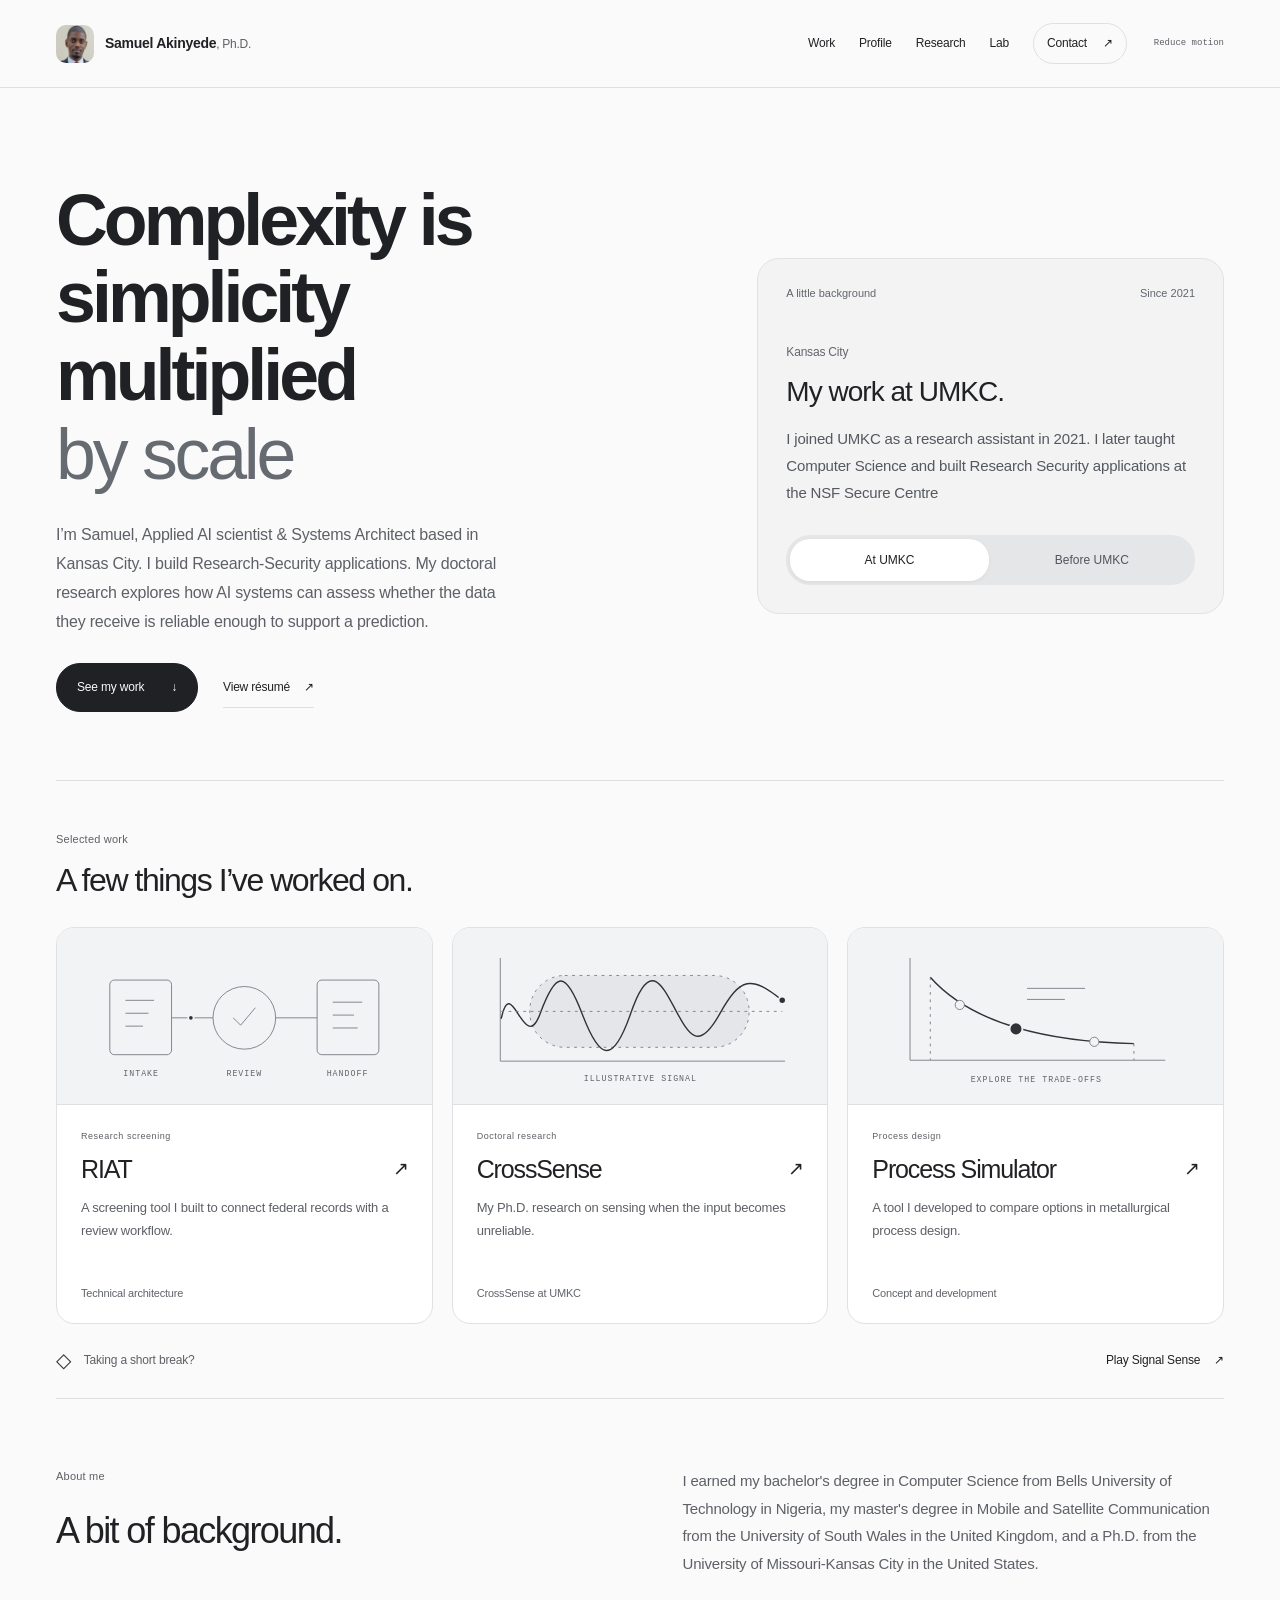
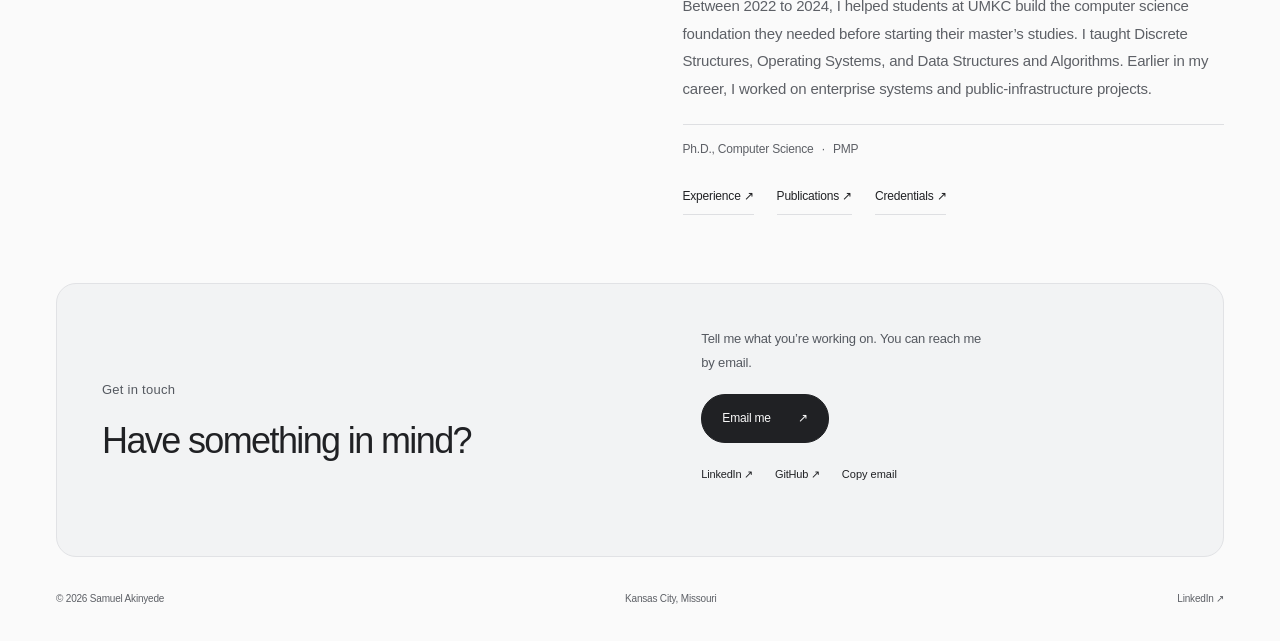
==== commit 5cef6684: "Revise hero section and profile information Updated the hero section and profile details to reflect " ====
--- a/index.html
+++ b/index.html
@@ -1,7 +1,7 @@
 <!DOCTYPE html>
 
 <html lang="en"><head><meta charset="utf-8"/><meta content="width=device-width, initial-scale=1" name="viewport"/><meta content="#fafafa" name="theme-color"/><meta content="strict-origin-when-cross-origin" name="referrer"/><title>Samuel Akinyede | Computer scientist &amp; systems architect</title><meta content="Samuel Akinyede is a computer scientist in Kansas City. Read about his research-security software, doctoral research, and work in industry." name="description"/><link href="https://akinyede.github.io/S-Akinyede/" rel="canonical"/><meta content="website" property="og:type"/><meta content="Samuel Akinyede | Computer scientist &amp; systems architect" property="og:title"/><meta content="Samuel Akinyede is a computer scientist in Kansas City. Read about his research-security software, doctoral research, and work in industry." property="og:description"/><meta content="https://akinyede.github.io/S-Akinyede/" property="og:url"/><meta content="summary" name="twitter:card"/><link href="data:image/svg+xml,%3Csvg xmlns='http://www.w3.org/2000/svg' viewBox='0 0 64 64'%3E%3Crect width='64' height='64' rx='10' fill='%23202124'/%3E%3Ctext x='10' y='44' font-family='Georgia' font-size='38' fill='%23ffffff'%3Esa.%3C/text%3E%3C/svg%3E" rel="icon"/><link href="portfolio.css?v=4" rel="stylesheet"/><script defer="" src="portfolio.js?v=4"></script><noscript><style>.motion-toggle,.menu-toggle{display:none!important}@media(max-width:980px){.site-header{height:auto;position:relative}.header-inner{flex-wrap:wrap;padding-block:15px}#navigation{position:static;display:flex;flex-wrap:wrap;padding:0;box-shadow:none;border:0;gap:15px;margin-left:0;width:100%}#navigation a{font-size:12px;padding:5px 0}.header-tools{display:none}}</style></noscript><link href="calm.css?v=4" rel="stylesheet"/></head><body class="home-page"><a class="skip" href="#main">Skip to content</a><header class="site-header"><div class="wrap header-inner"><a aria-label="Samuel Akinyede, home" class="brand" href="index.html"><span aria-hidden="true" class="brand-mark">sa.</span><span>Samuel Akinyede<span class="brand-credential">, Ph.D.</span></span></a><nav aria-label="Main navigation" id="navigation"><a href="index.html#work">Work</a><a href="index.html#profile">Profile</a><a href="explore.html#publications">Research</a><a href="lab.html">Lab</a><a class="nav-contact" href="index.html#contact">Contact <span aria-hidden="true">↗</span></a></nav><div class="header-tools"><button aria-pressed="false" class="motion-toggle" id="motion-toggle" title="Turn off decorative motion" type="button">Reduce motion</button><button aria-controls="navigation" aria-expanded="false" class="menu-toggle" type="button">Menu</button></div></div></header><main id="main">
-<section aria-labelledby="hero-title" class="hero wrap"><div class="hero-text"><p class="eyebrow"><span aria-hidden="true"</p><h1 id="hero-title">Complexity is simplicity<br/>multiplied<br/><span class="serif">by scale</span></h1><p class="hero-copy">I’m Samuel, Applied AI scientist & Systems Architect based in Kansas City. I build research-security tools at UMKC. My doctoral work examines what happens when AI meets noisy signals and changing conditions.</p><div class="hero-actions"><a class="button" href="#work">See my work <span aria-hidden="true">↓</span></a><a class="text-link" href="resume.html">View résumé <span aria-hidden="true">↗</span></a></div></div><div aria-label="A little background" class="perspective career-note" data-active="umkc"><div class="panel-top"><span>A little background</span><span id="career-date">Since 2021</span></div><div aria-atomic="true" aria-live="polite" class="career-content"><span class="career-place" id="career-place">Kansas City</span><h2 id="career-heading">My work at UMKC.</h2><p id="perspective-note">I joined UMKC as a research assistant in 2021. I later taught Computer Science and built Research Security applications at the NSF Secure Centre</p></div><div aria-label="Choose a chapter of my career" class="perspective-switch" role="group"><button aria-pressed="true" data-perspective="umkc" type="button">At UMKC</button><button aria-pressed="false" data-perspective="earlier" type="button">Before UMKC</button></div></div></section>
+<section aria-labelledby="hero-title" class="hero wrap"><div class="hero-text"><p class="eyebrow"><span aria-hidden="true"</p><h1 id="hero-title">Complexity is simplicity<br/>multiplied<br/><span class="serif">by scale</span></h1><p class="hero-copy">I’m Samuel, Applied AI scientist & Systems Architect based in Kansas City. I build Research-Security applications. My doctoral research explores how AI systems can assess whether the data they receive is reliable enough to support a prediction.</p><div class="hero-actions"><a class="button" href="#work">See my work <span aria-hidden="true">↓</span></a><a class="text-link" href="resume.html">View résumé <span aria-hidden="true">↗</span></a></div></div><div aria-label="A little background" class="perspective career-note" data-active="umkc"><div class="panel-top"><span>A little background</span><span id="career-date">Since 2021</span></div><div aria-atomic="true" aria-live="polite" class="career-content"><span class="career-place" id="career-place">Kansas City</span><h2 id="career-heading">My work at UMKC.</h2><p id="perspective-note">I joined UMKC as a research assistant in 2021. I later taught Computer Science and built Research Security applications at the NSF Secure Centre</p></div><div aria-label="Choose a chapter of my career" class="perspective-switch" role="group"><button aria-pressed="true" data-perspective="umkc" type="button">At UMKC</button><button aria-pressed="false" data-perspective="earlier" type="button">Before UMKC</button></div></div></section>
 <section aria-labelledby="work-title" class="work-section wrap" id="work"><div class="section-heading"><div><p class="eyebrow">Selected work</p><h2 id="work-title">A few things I’ve worked on.</h2></div></div><div class="work-grid"><a aria-label="Explore RIAT" class="work-card reveal" href="explore.html#riat"><div class="work-art"><svg aria-label="Conceptual intake, review, and result workflow" role="img" viewbox="0 0 360 178"><path class="diagram-line" d="M70 91H292"></path><rect height="81" rx="5" width="67" x="34" y="50"></rect><path d="M51 72H82M51 86H76M51 100H70"></path><circle cx="180" cy="91" r="34"></circle><path d="M168 91l8 8 16-19"></path><rect height="81" rx="5" width="67" x="259" y="50"></rect><path d="M276 74h32M276 88h23M276 102h27"></path><circle class="travel-dot" cx="122" cy="91" r="3"></circle><text x="68" y="154">INTAKE</text><text x="180" y="154">REVIEW</text><text x="292" y="154">HANDOFF</text></svg></div><div class="work-copy"><p class="eyebrow">Research screening</p><h3>RIAT<span aria-hidden="true" class="arrow">↗</span></h3><p>A screening tool I built to connect federal records with a review workflow.</p><span class="card-role">Technical architecture</span></div></a><a aria-label="Explore CrossSense" class="work-card reveal" href="explore.html#crosssense"><div class="work-art"><svg aria-label="Synthetic signal inside an illustrative operating envelope" role="img" viewbox="0 0 360 178"><path d="M28 26V138H337"></path><rect class="envelope" height="78" rx="38" width="238" x="60" y="45"></rect><path class="signal-ink" d="M29 92C40 40 54 133 71 87S98 37 117 87S150 143 170 85S203 54 218 82S243 128 266 87S300 45 334 72"></path><path d="M29 84H334" stroke-dasharray="3 5"></path><circle class="travel-dot" cx="334" cy="72" r="4"></circle><text x="180" y="160">ILLUSTRATIVE SIGNAL</text></svg></div><div class="work-copy"><p class="eyebrow">Doctoral research</p><h3>CrossSense<span aria-hidden="true" class="arrow">↗</span></h3><p>My Ph.D. research on sensing when the input becomes unreliable.</p><span class="card-role">CrossSense at UMKC</span></div></a><a aria-label="Explore Process Simulator" class="work-card reveal" href="explore.html#simulator"><div class="work-art"><svg aria-label="Conceptual exploration of competing process-design choices" role="img" viewbox="0 0 360 178"><path d="M44 26V137H321"></path><path class="signal-ink" d="M66 47C97 82 159 116 287 119"></path><path d="M66 47V137M287 119V137" stroke-dasharray="3 5"></path><circle cx="98" cy="77" r="5"></circle><circle class="travel-dot" cx="159" cy="103" r="7"></circle><circle cx="244" cy="117" r="5"></circle><text x="181" y="161">EXPLORE THE TRADE-OFFS</text><path d="M171 59h63M171 71h41"></path></svg></div><div class="work-copy"><p class="eyebrow">Process design</p><h3>Process Simulator<span aria-hidden="true" class="arrow">↗</span></h3><p>A tool I developed to compare options in metallurgical process design.</p><span class="card-role">Concept and development</span></div></a></div><div class="lab-invite"><span><span aria-hidden="true" class="tiny-diamond">◇</span> Taking a short break?</span><a class="text-link" href="lab.html">Play Signal Sense <span aria-hidden="true">↗</span></a></div></section>
-<section aria-labelledby="profile-title" class="profile-section wrap" id="profile"><div class="profile-left"><p class="eyebrow">About me</p><h2 id="profile-title">A bit of background.</h2></div><div class="profile-right"><p>I earned my bachelor's degree in Computer Science from Bells University of Technology in Nigeria, my master's degree in Mobile and Satellite Communication from the University of South Wales in the United Kingdom, and a Ph.D. from the University of Missouri-Kansas City in the United States.</p><p>Between 2022 and 2024, I taught computer science to incoming master’s students at UMKC. Earlier in my career, I worked on enterprise systems and public-infrastructure projects.</p><p class="credentials-line">Ph.D., Computer Science <span>·</span> PMP</p><div class="profile-links"><a href="explore.html#experience">Experience ↗</a><a href="explore.html#publications">Publications ↗</a><a href="explore.html#credentials">Credentials ↗</a></div></div></section>
+<section aria-labelledby="profile-title" class="profile-section wrap" id="profile"><div class="profile-left"><p class="eyebrow">About me</p><h2 id="profile-title">A bit of background.</h2></div><div class="profile-right"><p>I earned my bachelor's degree in Computer Science from Bells University of Technology in Nigeria, my master's degree in Mobile and Satellite Communication from the University of South Wales in the United Kingdom, and a Ph.D. from the University of Missouri-Kansas City in the United States.</p><p>Between 2022 to 2024, I helped students at UMKC build the computer science foundation they needed before starting their master’s studies. I taught Discrete Structures, Operating Systems, and Data Structures and Algorithms. Earlier in my career, I worked on enterprise systems and public-infrastructure projects.</p><p class="credentials-line">Ph.D., Computer Science <span>·</span> PMP</p><div class="profile-links"><a href="explore.html#experience">Experience ↗</a><a href="explore.html#publications">Publications ↗</a><a href="explore.html#credentials">Credentials ↗</a></div></div></section>
 <section aria-labelledby="contact-title" class="contact-section wrap" id="contact"><div><p class="eyebrow">Get in touch</p><h2 id="contact-title">Have something in mind?</h2></div><div><p>Tell me what you’re working on. You can reach me by email.</p><a class="button" href="mailto:oluwashayomi@gmail.com">Email me <span aria-hidden="true">↗</span></a><div class="contact-links"><a href="https://www.linkedin.com/in/samuel-akinyede-pmp%C2%AE-ph-d-83509649/" rel="noopener noreferrer" target="_blank">LinkedIn ↗</a><a href="https://github.com/akinyede" rel="noopener noreferrer" target="_blank">GitHub ↗</a><button id="copy-email" type="button">Copy email</button></div><span class="small-status" id="copy-status" role="status"></span></div></section></main><footer class="wrap footer"><span>© 2026 Samuel Akinyede</span><span>Kansas City, Missouri</span><a href="https://www.linkedin.com/in/samuel-akinyede-pmp%C2%AE-ph-d-83509649/" rel="noopener noreferrer" target="_blank">LinkedIn ↗</a></footer><script type="application/ld+json">{"@context": "https://schema.org", "@type": "Person", "name": "Samuel Akinyede", "honorificSuffix": "Ph.D.", "url": "https://akinyede.github.io/S-Akinyede/", "sameAs": ["https://github.com/akinyede", "https://www.linkedin.com/in/samuel-akinyede-pmp%C2%AE-ph-d-83509649/"], "description": "Computer scientist in Kansas City working on research-security software and quality-aware sensing."}</script></body></html>
--- a/calm.css
+++ b/calm.css
@@ -102,3 +102,23 @@
 @media(max-width:350px){.hero h1{font-size:42px}.brand{font-size:11px}.career-content{min-height:248px}.step-buttons button{font-size:10px}.play-intro h2{font-size:39px}}
 @media(prefers-reduced-motion:reduce){*{animation:none!important;transition:none!important}}html[data-motion=reduced] *{animation:none!important;transition:none!important}
 @media print{body{background:white}.resume-paper{border-radius:0}.serif{color:#222}.resume-paper p,.resume-paper li{color:#222}}
+/* Show my profile photo instead of the header initials. */
+.brand .brand-mark {
+  width: 38px;
+  height: 38px;
+  flex-shrink: 0;
+  padding: 0;
+  border: 0;
+  border-radius: 10px;
+  background: url("./profile-photo.jpg") center / cover no-repeat;
+  color: transparent;
+  font-size: 0;
+}
+
+@media (max-width: 420px) {
+  .brand .brand-mark {
+    width: 32px;
+    height: 32px;
+    border-radius: 9px;
+  }
+}
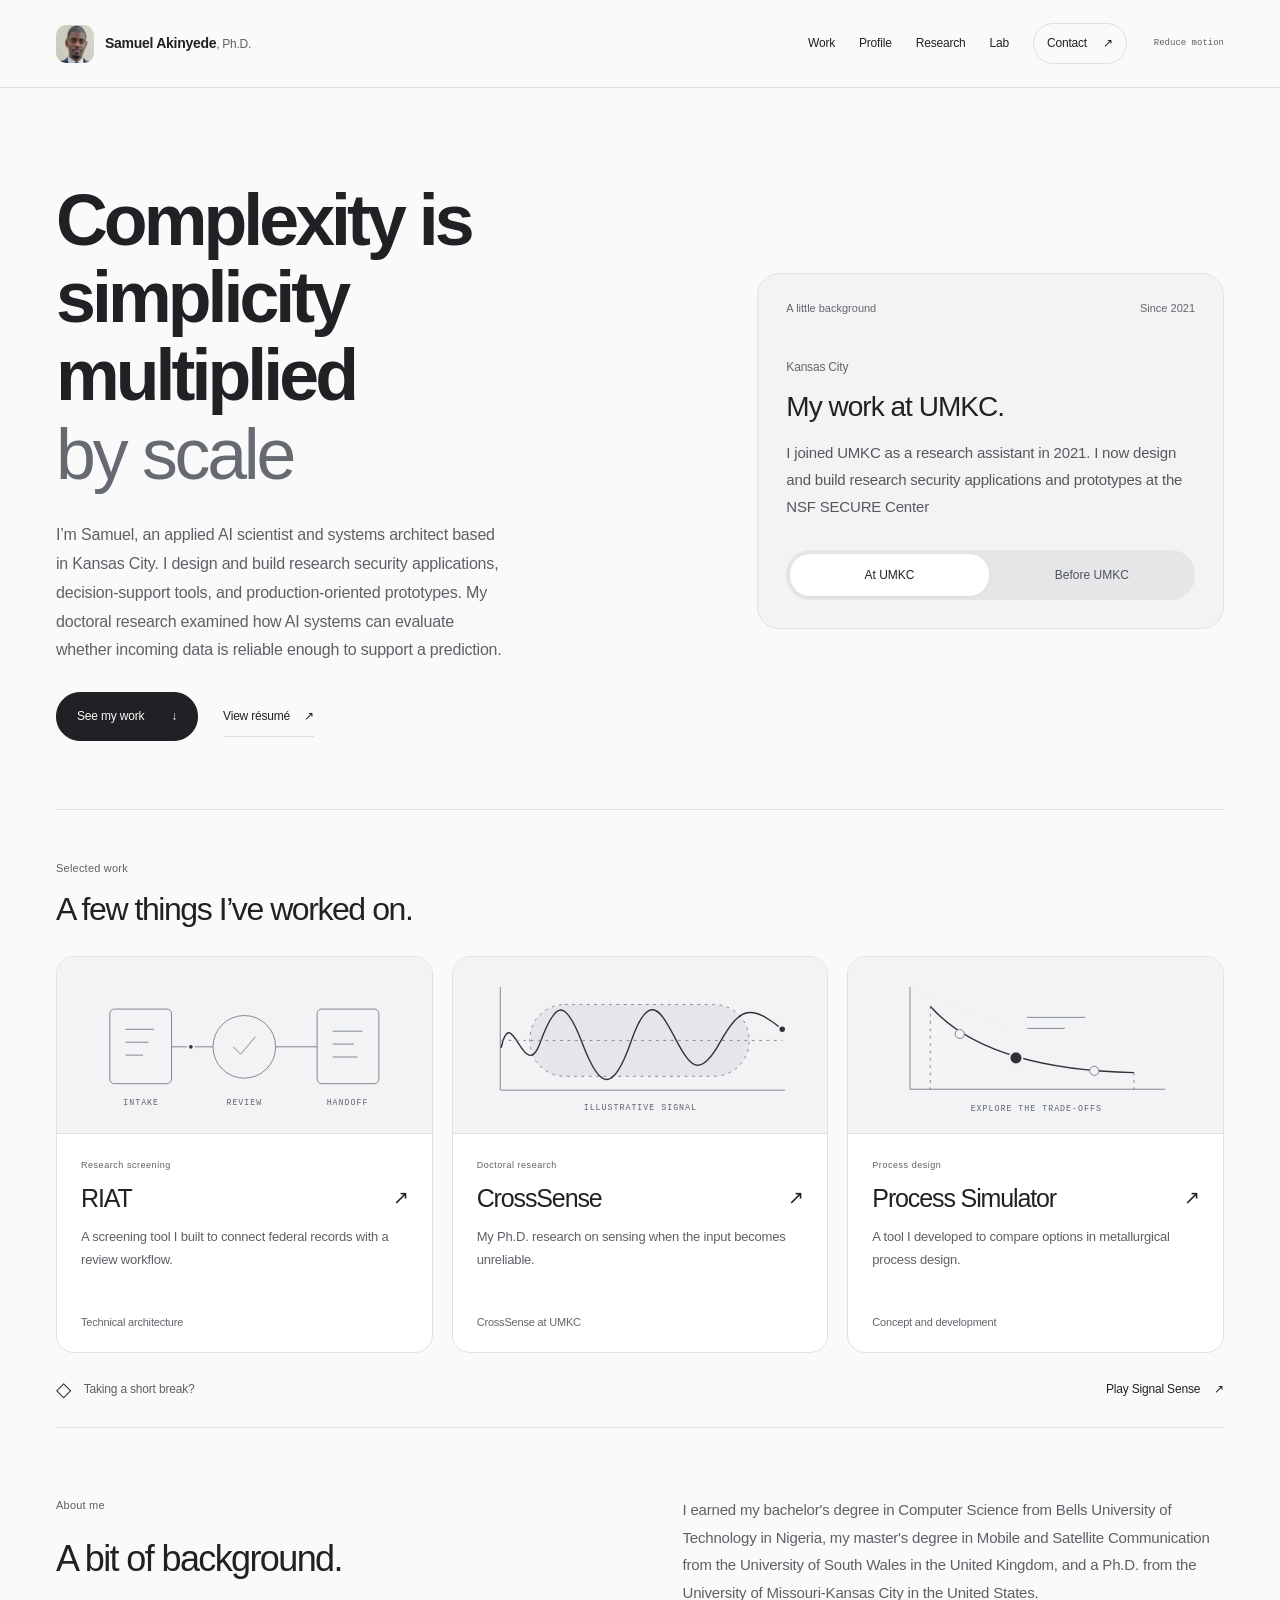
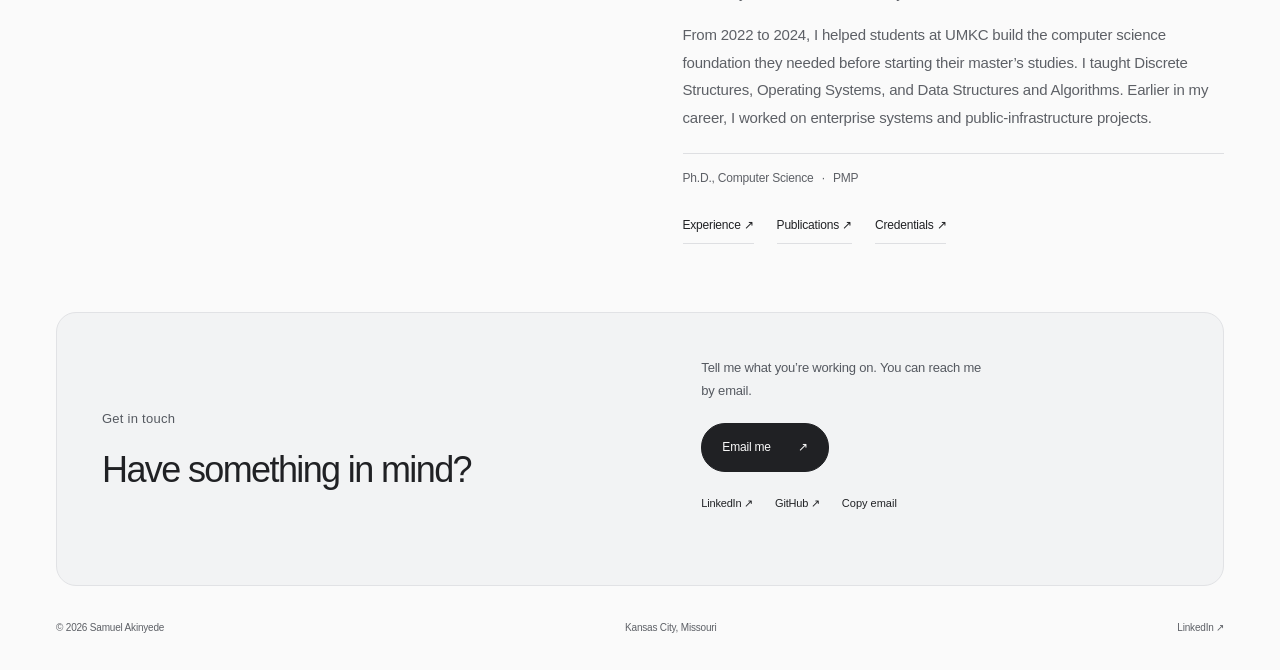
==== commit a2a3cda3: "Revise hero section and profile details Updated the hero section and profile information to reflect " ====
--- a/index.html
+++ b/index.html
@@ -1,7 +1,7 @@
 <!DOCTYPE html>
 
 <html lang="en"><head><meta charset="utf-8"/><meta content="width=device-width, initial-scale=1" name="viewport"/><meta content="#fafafa" name="theme-color"/><meta content="strict-origin-when-cross-origin" name="referrer"/><title>Samuel Akinyede | Computer scientist &amp; systems architect</title><meta content="Samuel Akinyede is a computer scientist in Kansas City. Read about his research-security software, doctoral research, and work in industry." name="description"/><link href="https://akinyede.github.io/S-Akinyede/" rel="canonical"/><meta content="website" property="og:type"/><meta content="Samuel Akinyede | Computer scientist &amp; systems architect" property="og:title"/><meta content="Samuel Akinyede is a computer scientist in Kansas City. Read about his research-security software, doctoral research, and work in industry." property="og:description"/><meta content="https://akinyede.github.io/S-Akinyede/" property="og:url"/><meta content="summary" name="twitter:card"/><link href="data:image/svg+xml,%3Csvg xmlns='http://www.w3.org/2000/svg' viewBox='0 0 64 64'%3E%3Crect width='64' height='64' rx='10' fill='%23202124'/%3E%3Ctext x='10' y='44' font-family='Georgia' font-size='38' fill='%23ffffff'%3Esa.%3C/text%3E%3C/svg%3E" rel="icon"/><link href="portfolio.css?v=4" rel="stylesheet"/><script defer="" src="portfolio.js?v=4"></script><noscript><style>.motion-toggle,.menu-toggle{display:none!important}@media(max-width:980px){.site-header{height:auto;position:relative}.header-inner{flex-wrap:wrap;padding-block:15px}#navigation{position:static;display:flex;flex-wrap:wrap;padding:0;box-shadow:none;border:0;gap:15px;margin-left:0;width:100%}#navigation a{font-size:12px;padding:5px 0}.header-tools{display:none}}</style></noscript><link href="calm.css?v=4" rel="stylesheet"/></head><body class="home-page"><a class="skip" href="#main">Skip to content</a><header class="site-header"><div class="wrap header-inner"><a aria-label="Samuel Akinyede, home" class="brand" href="index.html"><span aria-hidden="true" class="brand-mark">sa.</span><span>Samuel Akinyede<span class="brand-credential">, Ph.D.</span></span></a><nav aria-label="Main navigation" id="navigation"><a href="index.html#work">Work</a><a href="index.html#profile">Profile</a><a href="explore.html#publications">Research</a><a href="lab.html">Lab</a><a class="nav-contact" href="index.html#contact">Contact <span aria-hidden="true">↗</span></a></nav><div class="header-tools"><button aria-pressed="false" class="motion-toggle" id="motion-toggle" title="Turn off decorative motion" type="button">Reduce motion</button><button aria-controls="navigation" aria-expanded="false" class="menu-toggle" type="button">Menu</button></div></div></header><main id="main">
-<section aria-labelledby="hero-title" class="hero wrap"><div class="hero-text"><p class="eyebrow"><span aria-hidden="true"</p><h1 id="hero-title">Complexity is simplicity<br/>multiplied<br/><span class="serif">by scale</span></h1><p class="hero-copy">I’m Samuel, Applied AI scientist & Systems Architect based in Kansas City. I build Research-Security applications. My doctoral research explores how AI systems can assess whether the data they receive is reliable enough to support a prediction.</p><div class="hero-actions"><a class="button" href="#work">See my work <span aria-hidden="true">↓</span></a><a class="text-link" href="resume.html">View résumé <span aria-hidden="true">↗</span></a></div></div><div aria-label="A little background" class="perspective career-note" data-active="umkc"><div class="panel-top"><span>A little background</span><span id="career-date">Since 2021</span></div><div aria-atomic="true" aria-live="polite" class="career-content"><span class="career-place" id="career-place">Kansas City</span><h2 id="career-heading">My work at UMKC.</h2><p id="perspective-note">I joined UMKC as a research assistant in 2021. I later taught Computer Science and built Research Security applications at the NSF Secure Centre</p></div><div aria-label="Choose a chapter of my career" class="perspective-switch" role="group"><button aria-pressed="true" data-perspective="umkc" type="button">At UMKC</button><button aria-pressed="false" data-perspective="earlier" type="button">Before UMKC</button></div></div></section>
+<section aria-labelledby="hero-title" class="hero wrap"><div class="hero-text"><p class="eyebrow"><span aria-hidden="true"</p><h1 id="hero-title">Complexity is simplicity<br/>multiplied<br/><span class="serif">by scale</span></h1><p class="hero-copy">I’m Samuel, an applied AI scientist and systems architect based in Kansas City. I design and build research security applications, decision-support tools, and production-oriented prototypes. My doctoral research examined how AI systems can evaluate whether incoming data is reliable enough to support a prediction.</p><div class="hero-actions"><a class="button" href="#work">See my work <span aria-hidden="true">↓</span></a><a class="text-link" href="resume.html">View résumé <span aria-hidden="true">↗</span></a></div></div><div aria-label="A little background" class="perspective career-note" data-active="umkc"><div class="panel-top"><span>A little background</span><span id="career-date">Since 2021</span></div><div aria-atomic="true" aria-live="polite" class="career-content"><span class="career-place" id="career-place">Kansas City</span><h2 id="career-heading">My work at UMKC.</h2><p id="perspective-note">I joined UMKC as a research assistant in 2021. I now design and build research security applications and prototypes at the NSF SECURE Center</p></div><div aria-label="Choose a chapter of my career" class="perspective-switch" role="group"><button aria-pressed="true" data-perspective="umkc" type="button">At UMKC</button><button aria-pressed="false" data-perspective="earlier" type="button">Before UMKC</button></div></div></section>
 <section aria-labelledby="work-title" class="work-section wrap" id="work"><div class="section-heading"><div><p class="eyebrow">Selected work</p><h2 id="work-title">A few things I’ve worked on.</h2></div></div><div class="work-grid"><a aria-label="Explore RIAT" class="work-card reveal" href="explore.html#riat"><div class="work-art"><svg aria-label="Conceptual intake, review, and result workflow" role="img" viewbox="0 0 360 178"><path class="diagram-line" d="M70 91H292"></path><rect height="81" rx="5" width="67" x="34" y="50"></rect><path d="M51 72H82M51 86H76M51 100H70"></path><circle cx="180" cy="91" r="34"></circle><path d="M168 91l8 8 16-19"></path><rect height="81" rx="5" width="67" x="259" y="50"></rect><path d="M276 74h32M276 88h23M276 102h27"></path><circle class="travel-dot" cx="122" cy="91" r="3"></circle><text x="68" y="154">INTAKE</text><text x="180" y="154">REVIEW</text><text x="292" y="154">HANDOFF</text></svg></div><div class="work-copy"><p class="eyebrow">Research screening</p><h3>RIAT<span aria-hidden="true" class="arrow">↗</span></h3><p>A screening tool I built to connect federal records with a review workflow.</p><span class="card-role">Technical architecture</span></div></a><a aria-label="Explore CrossSense" class="work-card reveal" href="explore.html#crosssense"><div class="work-art"><svg aria-label="Synthetic signal inside an illustrative operating envelope" role="img" viewbox="0 0 360 178"><path d="M28 26V138H337"></path><rect class="envelope" height="78" rx="38" width="238" x="60" y="45"></rect><path class="signal-ink" d="M29 92C40 40 54 133 71 87S98 37 117 87S150 143 170 85S203 54 218 82S243 128 266 87S300 45 334 72"></path><path d="M29 84H334" stroke-dasharray="3 5"></path><circle class="travel-dot" cx="334" cy="72" r="4"></circle><text x="180" y="160">ILLUSTRATIVE SIGNAL</text></svg></div><div class="work-copy"><p class="eyebrow">Doctoral research</p><h3>CrossSense<span aria-hidden="true" class="arrow">↗</span></h3><p>My Ph.D. research on sensing when the input becomes unreliable.</p><span class="card-role">CrossSense at UMKC</span></div></a><a aria-label="Explore Process Simulator" class="work-card reveal" href="explore.html#simulator"><div class="work-art"><svg aria-label="Conceptual exploration of competing process-design choices" role="img" viewbox="0 0 360 178"><path d="M44 26V137H321"></path><path class="signal-ink" d="M66 47C97 82 159 116 287 119"></path><path d="M66 47V137M287 119V137" stroke-dasharray="3 5"></path><circle cx="98" cy="77" r="5"></circle><circle class="travel-dot" cx="159" cy="103" r="7"></circle><circle cx="244" cy="117" r="5"></circle><text x="181" y="161">EXPLORE THE TRADE-OFFS</text><path d="M171 59h63M171 71h41"></path></svg></div><div class="work-copy"><p class="eyebrow">Process design</p><h3>Process Simulator<span aria-hidden="true" class="arrow">↗</span></h3><p>A tool I developed to compare options in metallurgical process design.</p><span class="card-role">Concept and development</span></div></a></div><div class="lab-invite"><span><span aria-hidden="true" class="tiny-diamond">◇</span> Taking a short break?</span><a class="text-link" href="lab.html">Play Signal Sense <span aria-hidden="true">↗</span></a></div></section>
-<section aria-labelledby="profile-title" class="profile-section wrap" id="profile"><div class="profile-left"><p class="eyebrow">About me</p><h2 id="profile-title">A bit of background.</h2></div><div class="profile-right"><p>I earned my bachelor's degree in Computer Science from Bells University of Technology in Nigeria, my master's degree in Mobile and Satellite Communication from the University of South Wales in the United Kingdom, and a Ph.D. from the University of Missouri-Kansas City in the United States.</p><p>Between 2022 to 2024, I helped students at UMKC build the computer science foundation they needed before starting their master’s studies. I taught Discrete Structures, Operating Systems, and Data Structures and Algorithms. Earlier in my career, I worked on enterprise systems and public-infrastructure projects.</p><p class="credentials-line">Ph.D., Computer Science <span>·</span> PMP</p><div class="profile-links"><a href="explore.html#experience">Experience ↗</a><a href="explore.html#publications">Publications ↗</a><a href="explore.html#credentials">Credentials ↗</a></div></div></section>
+<section aria-labelledby="profile-title" class="profile-section wrap" id="profile"><div class="profile-left"><p class="eyebrow">About me</p><h2 id="profile-title">A bit of background.</h2></div><div class="profile-right"><p>I earned my bachelor's degree in Computer Science from Bells University of Technology in Nigeria, my master's degree in Mobile and Satellite Communication from the University of South Wales in the United Kingdom, and a Ph.D. from the University of Missouri-Kansas City in the United States.</p><p>From 2022 to 2024, I helped students at UMKC build the computer science foundation they needed before starting their master’s studies. I taught Discrete Structures, Operating Systems, and Data Structures and Algorithms. Earlier in my career, I worked on enterprise systems and public-infrastructure projects.</p><p class="credentials-line">Ph.D., Computer Science <span>·</span> PMP</p><div class="profile-links"><a href="explore.html#experience">Experience ↗</a><a href="explore.html#publications">Publications ↗</a><a href="explore.html#credentials">Credentials ↗</a></div></div></section>
 <section aria-labelledby="contact-title" class="contact-section wrap" id="contact"><div><p class="eyebrow">Get in touch</p><h2 id="contact-title">Have something in mind?</h2></div><div><p>Tell me what you’re working on. You can reach me by email.</p><a class="button" href="mailto:oluwashayomi@gmail.com">Email me <span aria-hidden="true">↗</span></a><div class="contact-links"><a href="https://www.linkedin.com/in/samuel-akinyede-pmp%C2%AE-ph-d-83509649/" rel="noopener noreferrer" target="_blank">LinkedIn ↗</a><a href="https://github.com/akinyede" rel="noopener noreferrer" target="_blank">GitHub ↗</a><button id="copy-email" type="button">Copy email</button></div><span class="small-status" id="copy-status" role="status"></span></div></section></main><footer class="wrap footer"><span>© 2026 Samuel Akinyede</span><span>Kansas City, Missouri</span><a href="https://www.linkedin.com/in/samuel-akinyede-pmp%C2%AE-ph-d-83509649/" rel="noopener noreferrer" target="_blank">LinkedIn ↗</a></footer><script type="application/ld+json">{"@context": "https://schema.org", "@type": "Person", "name": "Samuel Akinyede", "honorificSuffix": "Ph.D.", "url": "https://akinyede.github.io/S-Akinyede/", "sameAs": ["https://github.com/akinyede", "https://www.linkedin.com/in/samuel-akinyede-pmp%C2%AE-ph-d-83509649/"], "description": "Computer scientist in Kansas City working on research-security software and quality-aware sensing."}</script></body></html>
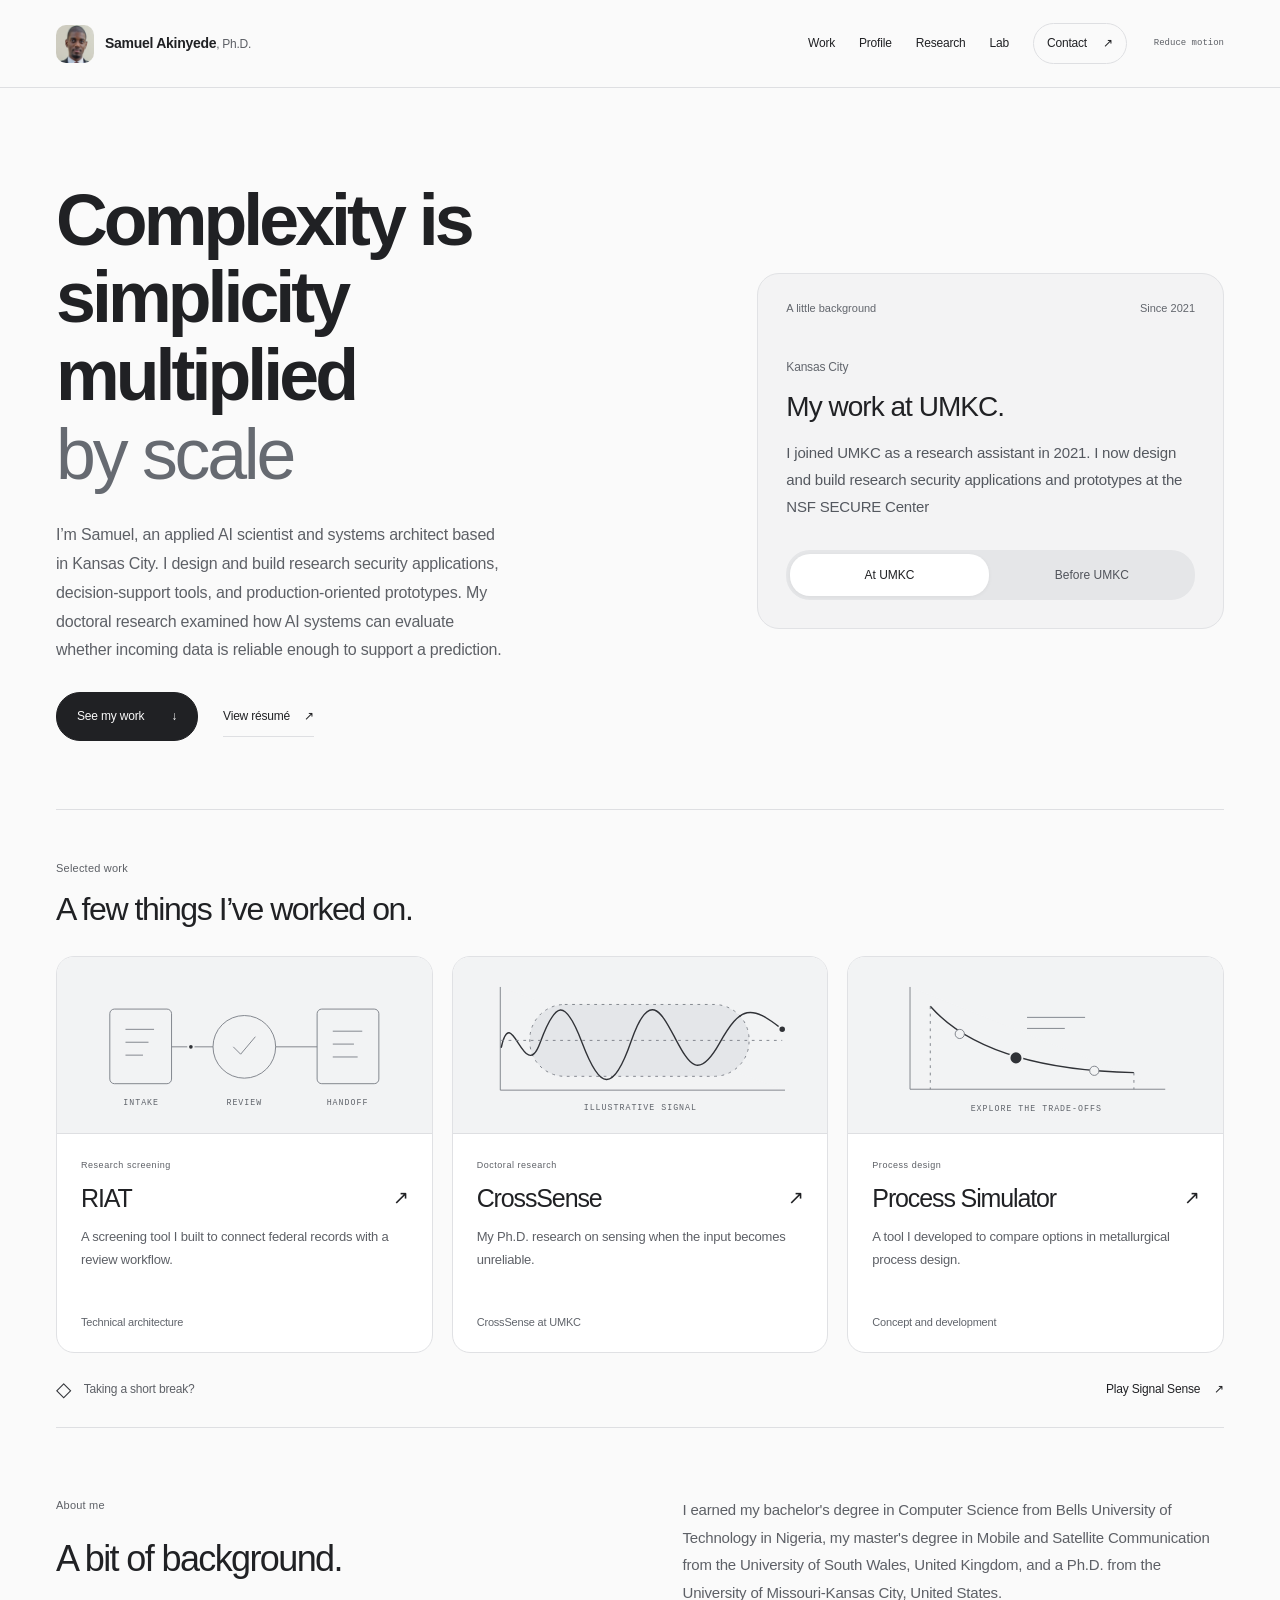
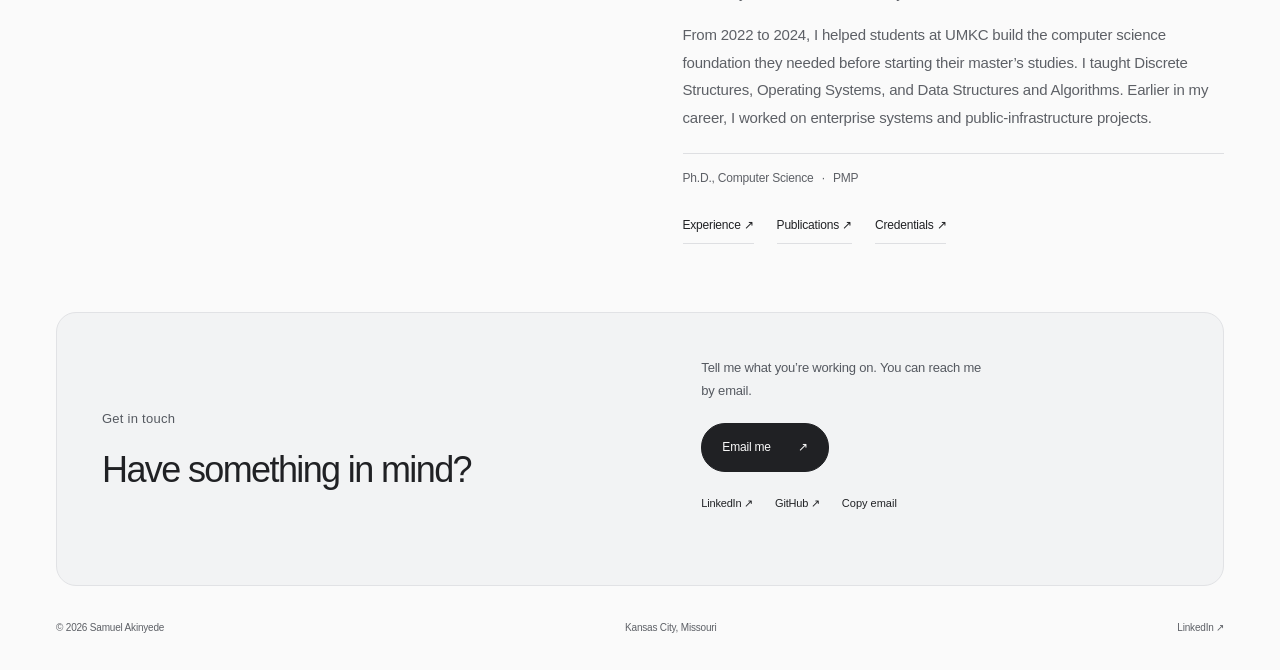
==== commit d0dea405: "Add educational background and teaching experience Updated the profile section with educational back" ====
--- a/index.html
+++ b/index.html
@@ -3,5 +3,5 @@
 <html lang="en"><head><meta charset="utf-8"/><meta content="width=device-width, initial-scale=1" name="viewport"/><meta content="#fafafa" name="theme-color"/><meta content="strict-origin-when-cross-origin" name="referrer"/><title>Samuel Akinyede | Computer scientist &amp; systems architect</title><meta content="Samuel Akinyede is a computer scientist in Kansas City. Read about his research-security software, doctoral research, and work in industry." name="description"/><link href="https://akinyede.github.io/S-Akinyede/" rel="canonical"/><meta content="website" property="og:type"/><meta content="Samuel Akinyede | Computer scientist &amp; systems architect" property="og:title"/><meta content="Samuel Akinyede is a computer scientist in Kansas City. Read about his research-security software, doctoral research, and work in industry." property="og:description"/><meta content="https://akinyede.github.io/S-Akinyede/" property="og:url"/><meta content="summary" name="twitter:card"/><link href="data:image/svg+xml,%3Csvg xmlns='http://www.w3.org/2000/svg' viewBox='0 0 64 64'%3E%3Crect width='64' height='64' rx='10' fill='%23202124'/%3E%3Ctext x='10' y='44' font-family='Georgia' font-size='38' fill='%23ffffff'%3Esa.%3C/text%3E%3C/svg%3E" rel="icon"/><link href="portfolio.css?v=4" rel="stylesheet"/><script defer="" src="portfolio.js?v=4"></script><noscript><style>.motion-toggle,.menu-toggle{display:none!important}@media(max-width:980px){.site-header{height:auto;position:relative}.header-inner{flex-wrap:wrap;padding-block:15px}#navigation{position:static;display:flex;flex-wrap:wrap;padding:0;box-shadow:none;border:0;gap:15px;margin-left:0;width:100%}#navigation a{font-size:12px;padding:5px 0}.header-tools{display:none}}</style></noscript><link href="calm.css?v=4" rel="stylesheet"/></head><body class="home-page"><a class="skip" href="#main">Skip to content</a><header class="site-header"><div class="wrap header-inner"><a aria-label="Samuel Akinyede, home" class="brand" href="index.html"><span aria-hidden="true" class="brand-mark">sa.</span><span>Samuel Akinyede<span class="brand-credential">, Ph.D.</span></span></a><nav aria-label="Main navigation" id="navigation"><a href="index.html#work">Work</a><a href="index.html#profile">Profile</a><a href="explore.html#publications">Research</a><a href="lab.html">Lab</a><a class="nav-contact" href="index.html#contact">Contact <span aria-hidden="true">↗</span></a></nav><div class="header-tools"><button aria-pressed="false" class="motion-toggle" id="motion-toggle" title="Turn off decorative motion" type="button">Reduce motion</button><button aria-controls="navigation" aria-expanded="false" class="menu-toggle" type="button">Menu</button></div></div></header><main id="main">
 <section aria-labelledby="hero-title" class="hero wrap"><div class="hero-text"><p class="eyebrow"><span aria-hidden="true"</p><h1 id="hero-title">Complexity is simplicity<br/>multiplied<br/><span class="serif">by scale</span></h1><p class="hero-copy">I’m Samuel, an applied AI scientist and systems architect based in Kansas City. I design and build research security applications, decision-support tools, and production-oriented prototypes. My doctoral research examined how AI systems can evaluate whether incoming data is reliable enough to support a prediction.</p><div class="hero-actions"><a class="button" href="#work">See my work <span aria-hidden="true">↓</span></a><a class="text-link" href="resume.html">View résumé <span aria-hidden="true">↗</span></a></div></div><div aria-label="A little background" class="perspective career-note" data-active="umkc"><div class="panel-top"><span>A little background</span><span id="career-date">Since 2021</span></div><div aria-atomic="true" aria-live="polite" class="career-content"><span class="career-place" id="career-place">Kansas City</span><h2 id="career-heading">My work at UMKC.</h2><p id="perspective-note">I joined UMKC as a research assistant in 2021. I now design and build research security applications and prototypes at the NSF SECURE Center</p></div><div aria-label="Choose a chapter of my career" class="perspective-switch" role="group"><button aria-pressed="true" data-perspective="umkc" type="button">At UMKC</button><button aria-pressed="false" data-perspective="earlier" type="button">Before UMKC</button></div></div></section>
 <section aria-labelledby="work-title" class="work-section wrap" id="work"><div class="section-heading"><div><p class="eyebrow">Selected work</p><h2 id="work-title">A few things I’ve worked on.</h2></div></div><div class="work-grid"><a aria-label="Explore RIAT" class="work-card reveal" href="explore.html#riat"><div class="work-art"><svg aria-label="Conceptual intake, review, and result workflow" role="img" viewbox="0 0 360 178"><path class="diagram-line" d="M70 91H292"></path><rect height="81" rx="5" width="67" x="34" y="50"></rect><path d="M51 72H82M51 86H76M51 100H70"></path><circle cx="180" cy="91" r="34"></circle><path d="M168 91l8 8 16-19"></path><rect height="81" rx="5" width="67" x="259" y="50"></rect><path d="M276 74h32M276 88h23M276 102h27"></path><circle class="travel-dot" cx="122" cy="91" r="3"></circle><text x="68" y="154">INTAKE</text><text x="180" y="154">REVIEW</text><text x="292" y="154">HANDOFF</text></svg></div><div class="work-copy"><p class="eyebrow">Research screening</p><h3>RIAT<span aria-hidden="true" class="arrow">↗</span></h3><p>A screening tool I built to connect federal records with a review workflow.</p><span class="card-role">Technical architecture</span></div></a><a aria-label="Explore CrossSense" class="work-card reveal" href="explore.html#crosssense"><div class="work-art"><svg aria-label="Synthetic signal inside an illustrative operating envelope" role="img" viewbox="0 0 360 178"><path d="M28 26V138H337"></path><rect class="envelope" height="78" rx="38" width="238" x="60" y="45"></rect><path class="signal-ink" d="M29 92C40 40 54 133 71 87S98 37 117 87S150 143 170 85S203 54 218 82S243 128 266 87S300 45 334 72"></path><path d="M29 84H334" stroke-dasharray="3 5"></path><circle class="travel-dot" cx="334" cy="72" r="4"></circle><text x="180" y="160">ILLUSTRATIVE SIGNAL</text></svg></div><div class="work-copy"><p class="eyebrow">Doctoral research</p><h3>CrossSense<span aria-hidden="true" class="arrow">↗</span></h3><p>My Ph.D. research on sensing when the input becomes unreliable.</p><span class="card-role">CrossSense at UMKC</span></div></a><a aria-label="Explore Process Simulator" class="work-card reveal" href="explore.html#simulator"><div class="work-art"><svg aria-label="Conceptual exploration of competing process-design choices" role="img" viewbox="0 0 360 178"><path d="M44 26V137H321"></path><path class="signal-ink" d="M66 47C97 82 159 116 287 119"></path><path d="M66 47V137M287 119V137" stroke-dasharray="3 5"></path><circle cx="98" cy="77" r="5"></circle><circle class="travel-dot" cx="159" cy="103" r="7"></circle><circle cx="244" cy="117" r="5"></circle><text x="181" y="161">EXPLORE THE TRADE-OFFS</text><path d="M171 59h63M171 71h41"></path></svg></div><div class="work-copy"><p class="eyebrow">Process design</p><h3>Process Simulator<span aria-hidden="true" class="arrow">↗</span></h3><p>A tool I developed to compare options in metallurgical process design.</p><span class="card-role">Concept and development</span></div></a></div><div class="lab-invite"><span><span aria-hidden="true" class="tiny-diamond">◇</span> Taking a short break?</span><a class="text-link" href="lab.html">Play Signal Sense <span aria-hidden="true">↗</span></a></div></section>
-<section aria-labelledby="profile-title" class="profile-section wrap" id="profile"><div class="profile-left"><p class="eyebrow">About me</p><h2 id="profile-title">A bit of background.</h2></div><div class="profile-right"><p>I earned my bachelor's degree in Computer Science from Bells University of Technology in Nigeria, my master's degree in Mobile and Satellite Communication from the University of South Wales in the United Kingdom, and a Ph.D. from the University of Missouri-Kansas City in the United States.</p><p>From 2022 to 2024, I helped students at UMKC build the computer science foundation they needed before starting their master’s studies. I taught Discrete Structures, Operating Systems, and Data Structures and Algorithms. Earlier in my career, I worked on enterprise systems and public-infrastructure projects.</p><p class="credentials-line">Ph.D., Computer Science <span>·</span> PMP</p><div class="profile-links"><a href="explore.html#experience">Experience ↗</a><a href="explore.html#publications">Publications ↗</a><a href="explore.html#credentials">Credentials ↗</a></div></div></section>
+<section aria-labelledby="profile-title" class="profile-section wrap" id="profile"><div class="profile-left"><p class="eyebrow">About me</p><h2 id="profile-title">A bit of background.</h2></div><div class="profile-right"><p>I earned my bachelor's degree in Computer Science from Bells University of Technology in Nigeria, my master's degree in Mobile and Satellite Communication from the University of South Wales, United Kingdom, and a Ph.D. from the University of Missouri-Kansas City, United States.</p><p>From 2022 to 2024, I helped students at UMKC build the computer science foundation they needed before starting their master’s studies. I taught Discrete Structures, Operating Systems, and Data Structures and Algorithms. Earlier in my career, I worked on enterprise systems and public-infrastructure projects.</p><p class="credentials-line">Ph.D., Computer Science <span>·</span> PMP</p><div class="profile-links"><a href="explore.html#experience">Experience ↗</a><a href="explore.html#publications">Publications ↗</a><a href="explore.html#credentials">Credentials ↗</a></div></div></section>
 <section aria-labelledby="contact-title" class="contact-section wrap" id="contact"><div><p class="eyebrow">Get in touch</p><h2 id="contact-title">Have something in mind?</h2></div><div><p>Tell me what you’re working on. You can reach me by email.</p><a class="button" href="mailto:oluwashayomi@gmail.com">Email me <span aria-hidden="true">↗</span></a><div class="contact-links"><a href="https://www.linkedin.com/in/samuel-akinyede-pmp%C2%AE-ph-d-83509649/" rel="noopener noreferrer" target="_blank">LinkedIn ↗</a><a href="https://github.com/akinyede" rel="noopener noreferrer" target="_blank">GitHub ↗</a><button id="copy-email" type="button">Copy email</button></div><span class="small-status" id="copy-status" role="status"></span></div></section></main><footer class="wrap footer"><span>© 2026 Samuel Akinyede</span><span>Kansas City, Missouri</span><a href="https://www.linkedin.com/in/samuel-akinyede-pmp%C2%AE-ph-d-83509649/" rel="noopener noreferrer" target="_blank">LinkedIn ↗</a></footer><script type="application/ld+json">{"@context": "https://schema.org", "@type": "Person", "name": "Samuel Akinyede", "honorificSuffix": "Ph.D.", "url": "https://akinyede.github.io/S-Akinyede/", "sameAs": ["https://github.com/akinyede", "https://www.linkedin.com/in/samuel-akinyede-pmp%C2%AE-ph-d-83509649/"], "description": "Computer scientist in Kansas City working on research-security software and quality-aware sensing."}</script></body></html>
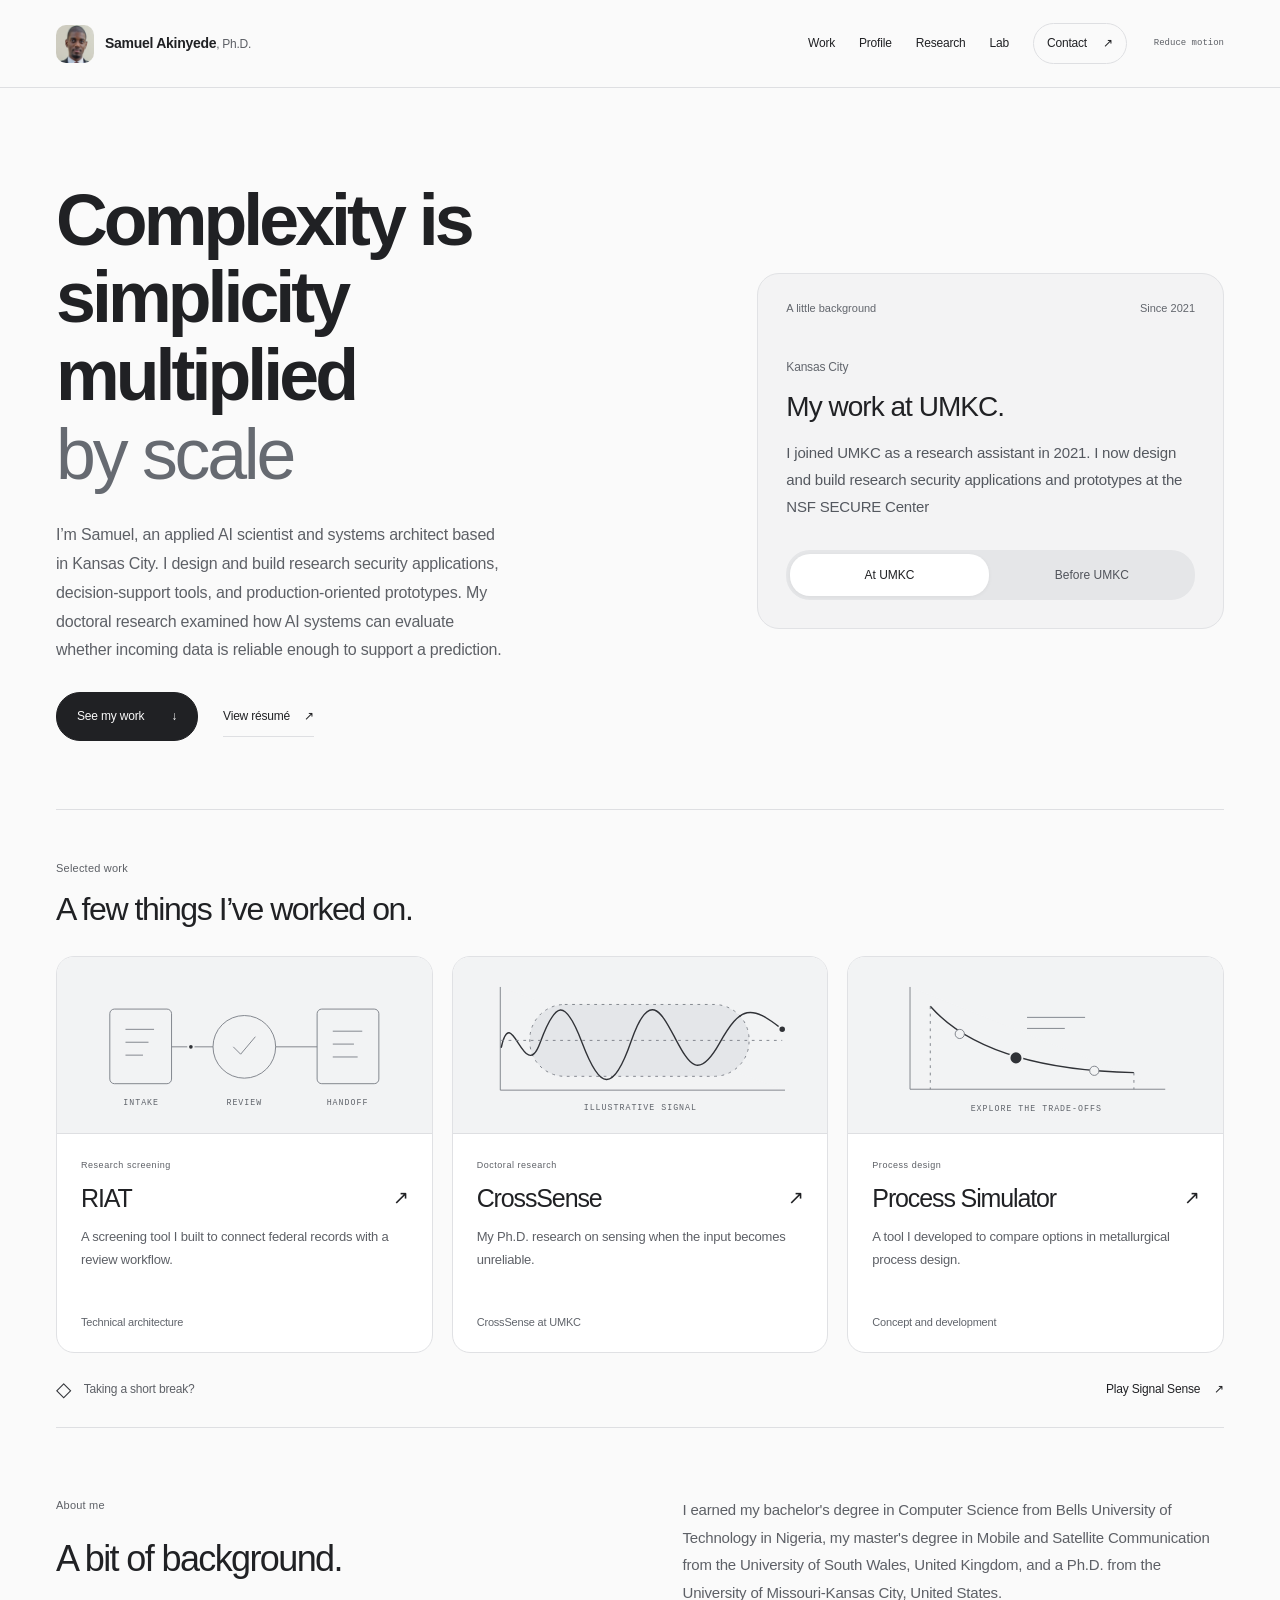
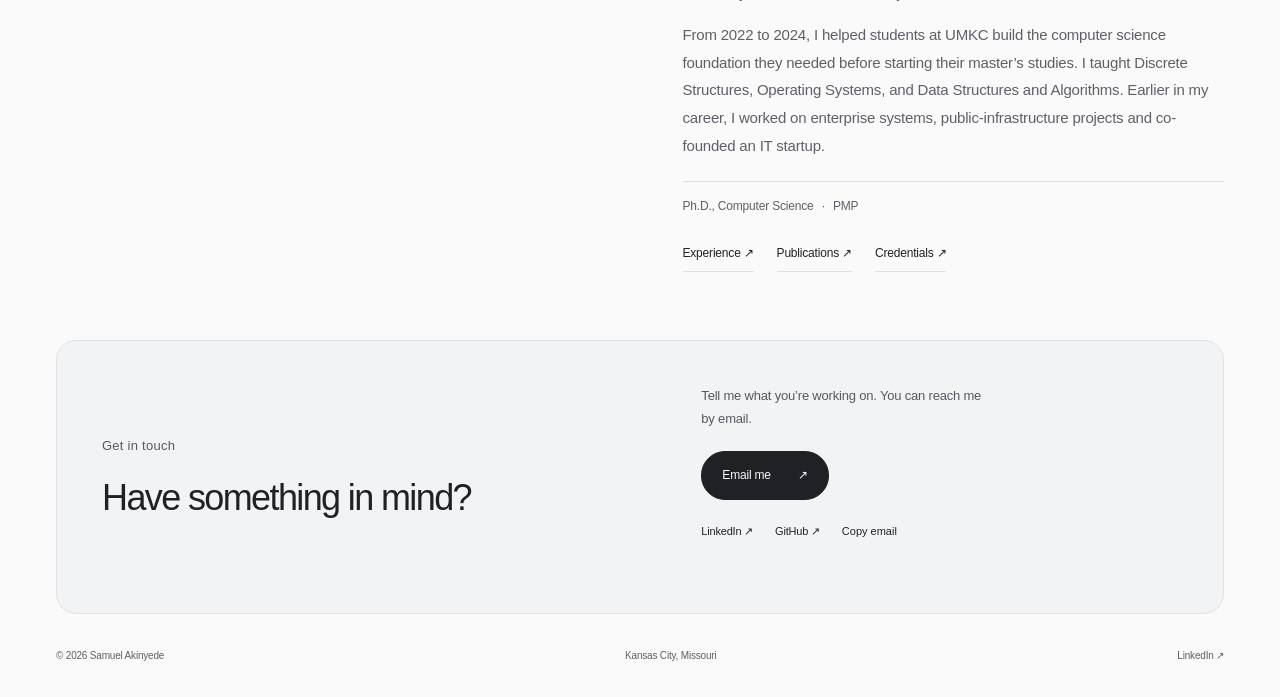
==== commit de8bfac1: "Enhance profile section with startup experience Updated the profile section to include experience wi" ====
--- a/index.html
+++ b/index.html
@@ -3,5 +3,5 @@
 <html lang="en"><head><meta charset="utf-8"/><meta content="width=device-width, initial-scale=1" name="viewport"/><meta content="#fafafa" name="theme-color"/><meta content="strict-origin-when-cross-origin" name="referrer"/><title>Samuel Akinyede | Computer scientist &amp; systems architect</title><meta content="Samuel Akinyede is a computer scientist in Kansas City. Read about his research-security software, doctoral research, and work in industry." name="description"/><link href="https://akinyede.github.io/S-Akinyede/" rel="canonical"/><meta content="website" property="og:type"/><meta content="Samuel Akinyede | Computer scientist &amp; systems architect" property="og:title"/><meta content="Samuel Akinyede is a computer scientist in Kansas City. Read about his research-security software, doctoral research, and work in industry." property="og:description"/><meta content="https://akinyede.github.io/S-Akinyede/" property="og:url"/><meta content="summary" name="twitter:card"/><link href="data:image/svg+xml,%3Csvg xmlns='http://www.w3.org/2000/svg' viewBox='0 0 64 64'%3E%3Crect width='64' height='64' rx='10' fill='%23202124'/%3E%3Ctext x='10' y='44' font-family='Georgia' font-size='38' fill='%23ffffff'%3Esa.%3C/text%3E%3C/svg%3E" rel="icon"/><link href="portfolio.css?v=4" rel="stylesheet"/><script defer="" src="portfolio.js?v=4"></script><noscript><style>.motion-toggle,.menu-toggle{display:none!important}@media(max-width:980px){.site-header{height:auto;position:relative}.header-inner{flex-wrap:wrap;padding-block:15px}#navigation{position:static;display:flex;flex-wrap:wrap;padding:0;box-shadow:none;border:0;gap:15px;margin-left:0;width:100%}#navigation a{font-size:12px;padding:5px 0}.header-tools{display:none}}</style></noscript><link href="calm.css?v=4" rel="stylesheet"/></head><body class="home-page"><a class="skip" href="#main">Skip to content</a><header class="site-header"><div class="wrap header-inner"><a aria-label="Samuel Akinyede, home" class="brand" href="index.html"><span aria-hidden="true" class="brand-mark">sa.</span><span>Samuel Akinyede<span class="brand-credential">, Ph.D.</span></span></a><nav aria-label="Main navigation" id="navigation"><a href="index.html#work">Work</a><a href="index.html#profile">Profile</a><a href="explore.html#publications">Research</a><a href="lab.html">Lab</a><a class="nav-contact" href="index.html#contact">Contact <span aria-hidden="true">↗</span></a></nav><div class="header-tools"><button aria-pressed="false" class="motion-toggle" id="motion-toggle" title="Turn off decorative motion" type="button">Reduce motion</button><button aria-controls="navigation" aria-expanded="false" class="menu-toggle" type="button">Menu</button></div></div></header><main id="main">
 <section aria-labelledby="hero-title" class="hero wrap"><div class="hero-text"><p class="eyebrow"><span aria-hidden="true"</p><h1 id="hero-title">Complexity is simplicity<br/>multiplied<br/><span class="serif">by scale</span></h1><p class="hero-copy">I’m Samuel, an applied AI scientist and systems architect based in Kansas City. I design and build research security applications, decision-support tools, and production-oriented prototypes. My doctoral research examined how AI systems can evaluate whether incoming data is reliable enough to support a prediction.</p><div class="hero-actions"><a class="button" href="#work">See my work <span aria-hidden="true">↓</span></a><a class="text-link" href="resume.html">View résumé <span aria-hidden="true">↗</span></a></div></div><div aria-label="A little background" class="perspective career-note" data-active="umkc"><div class="panel-top"><span>A little background</span><span id="career-date">Since 2021</span></div><div aria-atomic="true" aria-live="polite" class="career-content"><span class="career-place" id="career-place">Kansas City</span><h2 id="career-heading">My work at UMKC.</h2><p id="perspective-note">I joined UMKC as a research assistant in 2021. I now design and build research security applications and prototypes at the NSF SECURE Center</p></div><div aria-label="Choose a chapter of my career" class="perspective-switch" role="group"><button aria-pressed="true" data-perspective="umkc" type="button">At UMKC</button><button aria-pressed="false" data-perspective="earlier" type="button">Before UMKC</button></div></div></section>
 <section aria-labelledby="work-title" class="work-section wrap" id="work"><div class="section-heading"><div><p class="eyebrow">Selected work</p><h2 id="work-title">A few things I’ve worked on.</h2></div></div><div class="work-grid"><a aria-label="Explore RIAT" class="work-card reveal" href="explore.html#riat"><div class="work-art"><svg aria-label="Conceptual intake, review, and result workflow" role="img" viewbox="0 0 360 178"><path class="diagram-line" d="M70 91H292"></path><rect height="81" rx="5" width="67" x="34" y="50"></rect><path d="M51 72H82M51 86H76M51 100H70"></path><circle cx="180" cy="91" r="34"></circle><path d="M168 91l8 8 16-19"></path><rect height="81" rx="5" width="67" x="259" y="50"></rect><path d="M276 74h32M276 88h23M276 102h27"></path><circle class="travel-dot" cx="122" cy="91" r="3"></circle><text x="68" y="154">INTAKE</text><text x="180" y="154">REVIEW</text><text x="292" y="154">HANDOFF</text></svg></div><div class="work-copy"><p class="eyebrow">Research screening</p><h3>RIAT<span aria-hidden="true" class="arrow">↗</span></h3><p>A screening tool I built to connect federal records with a review workflow.</p><span class="card-role">Technical architecture</span></div></a><a aria-label="Explore CrossSense" class="work-card reveal" href="explore.html#crosssense"><div class="work-art"><svg aria-label="Synthetic signal inside an illustrative operating envelope" role="img" viewbox="0 0 360 178"><path d="M28 26V138H337"></path><rect class="envelope" height="78" rx="38" width="238" x="60" y="45"></rect><path class="signal-ink" d="M29 92C40 40 54 133 71 87S98 37 117 87S150 143 170 85S203 54 218 82S243 128 266 87S300 45 334 72"></path><path d="M29 84H334" stroke-dasharray="3 5"></path><circle class="travel-dot" cx="334" cy="72" r="4"></circle><text x="180" y="160">ILLUSTRATIVE SIGNAL</text></svg></div><div class="work-copy"><p class="eyebrow">Doctoral research</p><h3>CrossSense<span aria-hidden="true" class="arrow">↗</span></h3><p>My Ph.D. research on sensing when the input becomes unreliable.</p><span class="card-role">CrossSense at UMKC</span></div></a><a aria-label="Explore Process Simulator" class="work-card reveal" href="explore.html#simulator"><div class="work-art"><svg aria-label="Conceptual exploration of competing process-design choices" role="img" viewbox="0 0 360 178"><path d="M44 26V137H321"></path><path class="signal-ink" d="M66 47C97 82 159 116 287 119"></path><path d="M66 47V137M287 119V137" stroke-dasharray="3 5"></path><circle cx="98" cy="77" r="5"></circle><circle class="travel-dot" cx="159" cy="103" r="7"></circle><circle cx="244" cy="117" r="5"></circle><text x="181" y="161">EXPLORE THE TRADE-OFFS</text><path d="M171 59h63M171 71h41"></path></svg></div><div class="work-copy"><p class="eyebrow">Process design</p><h3>Process Simulator<span aria-hidden="true" class="arrow">↗</span></h3><p>A tool I developed to compare options in metallurgical process design.</p><span class="card-role">Concept and development</span></div></a></div><div class="lab-invite"><span><span aria-hidden="true" class="tiny-diamond">◇</span> Taking a short break?</span><a class="text-link" href="lab.html">Play Signal Sense <span aria-hidden="true">↗</span></a></div></section>
-<section aria-labelledby="profile-title" class="profile-section wrap" id="profile"><div class="profile-left"><p class="eyebrow">About me</p><h2 id="profile-title">A bit of background.</h2></div><div class="profile-right"><p>I earned my bachelor's degree in Computer Science from Bells University of Technology in Nigeria, my master's degree in Mobile and Satellite Communication from the University of South Wales, United Kingdom, and a Ph.D. from the University of Missouri-Kansas City, United States.</p><p>From 2022 to 2024, I helped students at UMKC build the computer science foundation they needed before starting their master’s studies. I taught Discrete Structures, Operating Systems, and Data Structures and Algorithms. Earlier in my career, I worked on enterprise systems and public-infrastructure projects.</p><p class="credentials-line">Ph.D., Computer Science <span>·</span> PMP</p><div class="profile-links"><a href="explore.html#experience">Experience ↗</a><a href="explore.html#publications">Publications ↗</a><a href="explore.html#credentials">Credentials ↗</a></div></div></section>
+<section aria-labelledby="profile-title" class="profile-section wrap" id="profile"><div class="profile-left"><p class="eyebrow">About me</p><h2 id="profile-title">A bit of background.</h2></div><div class="profile-right"><p>I earned my bachelor's degree in Computer Science from Bells University of Technology in Nigeria, my master's degree in Mobile and Satellite Communication from the University of South Wales, United Kingdom, and a Ph.D. from the University of Missouri-Kansas City, United States.</p><p>From 2022 to 2024, I helped students at UMKC build the computer science foundation they needed before starting their master’s studies. I taught Discrete Structures, Operating Systems, and Data Structures and Algorithms. Earlier in my career, I worked on enterprise systems, public-infrastructure projects and co-founded an IT startup.</p><p class="credentials-line">Ph.D., Computer Science <span>·</span> PMP</p><div class="profile-links"><a href="explore.html#experience">Experience ↗</a><a href="explore.html#publications">Publications ↗</a><a href="explore.html#credentials">Credentials ↗</a></div></div></section>
 <section aria-labelledby="contact-title" class="contact-section wrap" id="contact"><div><p class="eyebrow">Get in touch</p><h2 id="contact-title">Have something in mind?</h2></div><div><p>Tell me what you’re working on. You can reach me by email.</p><a class="button" href="mailto:oluwashayomi@gmail.com">Email me <span aria-hidden="true">↗</span></a><div class="contact-links"><a href="https://www.linkedin.com/in/samuel-akinyede-pmp%C2%AE-ph-d-83509649/" rel="noopener noreferrer" target="_blank">LinkedIn ↗</a><a href="https://github.com/akinyede" rel="noopener noreferrer" target="_blank">GitHub ↗</a><button id="copy-email" type="button">Copy email</button></div><span class="small-status" id="copy-status" role="status"></span></div></section></main><footer class="wrap footer"><span>© 2026 Samuel Akinyede</span><span>Kansas City, Missouri</span><a href="https://www.linkedin.com/in/samuel-akinyede-pmp%C2%AE-ph-d-83509649/" rel="noopener noreferrer" target="_blank">LinkedIn ↗</a></footer><script type="application/ld+json">{"@context": "https://schema.org", "@type": "Person", "name": "Samuel Akinyede", "honorificSuffix": "Ph.D.", "url": "https://akinyede.github.io/S-Akinyede/", "sameAs": ["https://github.com/akinyede", "https://www.linkedin.com/in/samuel-akinyede-pmp%C2%AE-ph-d-83509649/"], "description": "Computer scientist in Kansas City working on research-security software and quality-aware sensing."}</script></body></html>
